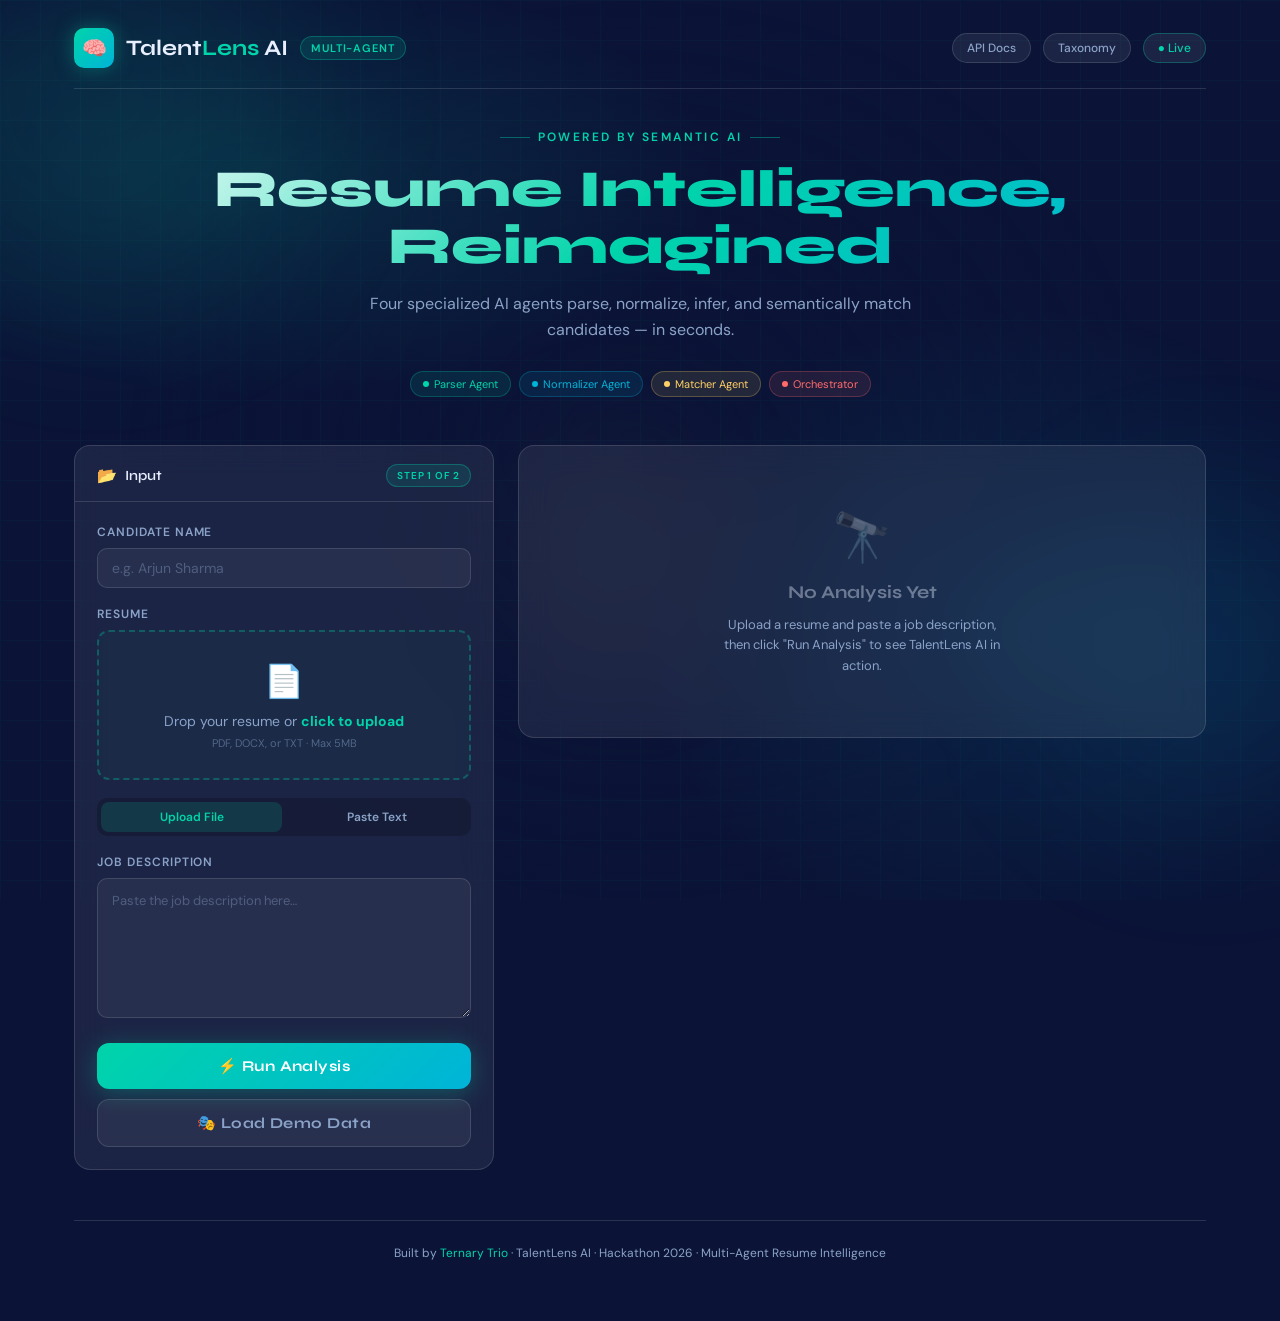
==== frontend/index.html @ aa76abcb "final_commit" ====
<!DOCTYPE html>
<html lang="en">
<head>
<meta charset="UTF-8" />
<meta name="viewport" content="width=device-width, initial-scale=1.0" />
<title>TalentLens AI — Resume Intelligence Platform</title>
<link rel="preconnect" href="https://fonts.googleapis.com" />
<link href="https://fonts.googleapis.com/css2?family=Syne:wght@400;600;700;800&family=DM+Sans:ital,wght@0,300;0,400;0,500;1,300&display=swap" rel="stylesheet" />
<style>
  /* ── Reset & Tokens ───────────────────────────────────── */
  *, *::before, *::after { box-sizing: border-box; margin: 0; padding: 0; }

  :root {
    --navy:      #0B1437;
    --navy2:     #101D50;
    --teal:      #00D4AA;
    --teal2:     #00B4D8;
    --amber:     #FFD166;
    --rose:      #FF6B6B;
    --glass:     rgba(255,255,255,0.07);
    --glass2:    rgba(255,255,255,0.12);
    --border:    rgba(255,255,255,0.13);
    --text:      #E8EFFF;
    --muted:     #8BA3C8;
    --radius:    16px;
    --font-head: 'Syne', sans-serif;
    --font-body: 'DM Sans', sans-serif;
  }

  html { scroll-behavior: smooth; }

  body {
    background-image: url("https://img.freepik.com/free-photo/top-view-desk-concept-with-gray-background_23-2148236825.jpg");
    min-height: 100vh;
    background: var(--navy);
    color: var(--text);
    font-family: var(--font-body);
    font-size: 15px;
    overflow-x: hidden;
  }

  /* ── Animated Background ──────────────────────────────── */
  .bg-mesh {
    position: fixed; inset: 0; z-index: 0; pointer-events: none;
    background:
      radial-gradient(ellipse 60% 40% at 20% 20%, rgba(0,212,170,0.12) 0%, transparent 60%),
      radial-gradient(ellipse 50% 60% at 80% 70%, rgba(0,180,216,0.10) 0%, transparent 60%),
      radial-gradient(ellipse 40% 50% at 50% 50%, rgba(11,20,55,0.9) 0%, transparent 100%);
  }
  .bg-grid {
    position: fixed; inset: 0; z-index: 0; pointer-events: none; opacity: 0.03;
    background-image:
      linear-gradient(rgba(0,212,170,1) 1px, transparent 1px),
      linear-gradient(90deg, rgba(0,212,170,1) 1px, transparent 1px);
    background-size: 40px 40px;
  }
  .orb {
    position: fixed; border-radius: 50%; filter: blur(80px);
    pointer-events: none; z-index: 0; animation: float 12s ease-in-out infinite;
  }
  .orb-1 { width: 400px; height: 400px; top: -100px; left: -100px; background: rgba(0,212,170,0.08); }
  .orb-2 { width: 300px; height: 300px; bottom: 10%; right: -80px; background: rgba(0,180,216,0.09); animation-delay: -4s; }
  .orb-3 { width: 200px; height: 200px; top: 50%; left: 40%; background: rgba(255,209,102,0.05); animation-delay: -8s; }
  @keyframes float {
    0%, 100% { transform: translateY(0) scale(1); }
    50% { transform: translateY(-30px) scale(1.05); }
  }

  /* ── Layout ───────────────────────────────────────────── */
  #app { position: relative; z-index: 1; max-width: 1180px; margin: 0 auto; padding: 0 24px 60px; }

  /* ── Header ───────────────────────────────────────────── */
  header {
    display: flex; align-items: center; justify-content: space-between;
    padding: 28px 0 20px;
    border-bottom: 1px solid var(--border);
    margin-bottom: 40px;
  }
  .logo { display: flex; align-items: center; gap: 12px; }
  .logo-icon {
    width: 40px; height: 40px; border-radius: 10px;
    background: linear-gradient(135deg, var(--teal), var(--teal2));
    display: flex; align-items: center; justify-content: center;
    font-size: 20px; box-shadow: 0 0 20px rgba(0,212,170,0.35);
  }
  .logo-text { font-family: var(--font-head); font-size: 22px; font-weight: 700; }
  .logo-text span { color: var(--teal); }
  .badge {
    font-size: 11px; font-weight: 600; letter-spacing: 0.08em;
    padding: 4px 10px; border-radius: 20px;
    background: rgba(0,212,170,0.12); border: 1px solid rgba(0,212,170,0.3);
    color: var(--teal); text-transform: uppercase;
  }
  .header-right { display: flex; align-items: center; gap: 12px; }
  .nav-pill {
    font-size: 12px; font-weight: 500; color: var(--muted);
    padding: 6px 14px; border-radius: 20px;
    background: var(--glass); border: 1px solid var(--border);
    cursor: pointer; transition: all 0.2s;
  }
  .nav-pill:hover { color: var(--text); background: var(--glass2); }

  /* ── Hero ─────────────────────────────────────────────── */
  .hero { text-align: center; margin-bottom: 48px; }
  .hero-eyebrow {
    font-size: 12px; letter-spacing: 0.2em; text-transform: uppercase;
    color: var(--teal); margin-bottom: 16px; font-weight: 600;
    display: flex; align-items: center; justify-content: center; gap: 8px;
  }
  .hero-eyebrow::before, .hero-eyebrow::after {
    content: ''; display: block; width: 30px; height: 1px; background: var(--teal); opacity: 0.4;
  }
  .hero h1 {
    font-family: var(--font-head); font-size: clamp(32px, 5vw, 52px);
    font-weight: 800; line-height: 1.1; margin-bottom: 16px;
    background: linear-gradient(135deg, #fff 0%, var(--teal) 50%, var(--teal2) 100%);
    -webkit-background-clip: text; -webkit-text-fill-color: transparent; background-clip: text;
  }
  .hero p { color: var(--muted); font-size: 16px; max-width: 560px; margin: 0 auto 28px; line-height: 1.6; }
  .agent-pills { display: flex; justify-content: center; gap: 8px; flex-wrap: wrap; }
  .agent-pill {
    font-size: 11px; padding: 5px 12px; border-radius: 20px;
    display: flex; align-items: center; gap: 5px;
  }
  .agent-pill .dot { width: 6px; height: 6px; border-radius: 50%; animation: pulse 2s infinite; }
  .agent-pill:nth-child(1) { background: rgba(0,212,170,0.1); border: 1px solid rgba(0,212,170,0.25); color: var(--teal); }
  .agent-pill:nth-child(1) .dot { background: var(--teal); animation-delay: 0s; }
  .agent-pill:nth-child(2) { background: rgba(0,180,216,0.1); border: 1px solid rgba(0,180,216,0.25); color: var(--teal2); }
  .agent-pill:nth-child(2) .dot { background: var(--teal2); animation-delay: 0.5s; }
  .agent-pill:nth-child(3) { background: rgba(255,209,102,0.1); border: 1px solid rgba(255,209,102,0.25); color: var(--amber); }
  .agent-pill:nth-child(3) .dot { background: var(--amber); animation-delay: 1s; }
  .agent-pill:nth-child(4) { background: rgba(255,107,107,0.1); border: 1px solid rgba(255,107,107,0.25); color: var(--rose); }
  .agent-pill:nth-child(4) .dot { background: var(--rose); animation-delay: 1.5s; }
  @keyframes pulse { 0%,100%{opacity:1;transform:scale(1)} 50%{opacity:0.4;transform:scale(0.7)} }

  /* ── Main Grid ────────────────────────────────────────── */
  .main-grid { display: grid; grid-template-columns: 420px 1fr; gap: 24px; align-items: start; }
  @media(max-width: 900px) { .main-grid { grid-template-columns: 1fr; } }

  /* ── Glass Panel ──────────────────────────────────────── */
  .panel {
    background: var(--glass); border: 1px solid var(--border);
    border-radius: var(--radius); backdrop-filter: blur(16px);
    -webkit-backdrop-filter: blur(16px);
    overflow: hidden;
  }
  .panel-header {
    padding: 18px 22px 14px;
    border-bottom: 1px solid var(--border);
    display: flex; align-items: center; justify-content: space-between;
  }
  .panel-title {
    font-family: var(--font-head); font-size: 14px; font-weight: 600;
    display: flex; align-items: center; gap: 8px;
  }
  .panel-title .icon { font-size: 16px; }
  .panel-body { padding: 22px; }

  /* ── Input Section ────────────────────────────────────── */
  .upload-zone {
    border: 2px dashed rgba(0,212,170,0.3); border-radius: 12px;
    padding: 28px; text-align: center; cursor: pointer;
    transition: all 0.25s; position: relative; overflow: hidden;
    background: rgba(0,212,170,0.03);
    margin-bottom: 18px;
  }
  .upload-zone:hover, .upload-zone.dragover {
    border-color: var(--teal); background: rgba(0,212,170,0.07);
    transform: translateY(-1px);
  }
  .upload-icon { font-size: 32px; margin-bottom: 10px; }
  .upload-text { font-size: 14px; color: var(--muted); }
  .upload-text strong { color: var(--teal); }
  .upload-hint { font-size: 11px; color: rgba(139,163,200,0.5); margin-top: 6px; }
  #fileInput { display: none; }

  .file-selected {
    display: flex; align-items: center; gap: 10px;
    padding: 10px 14px; border-radius: 10px;
    background: rgba(0,212,170,0.08); border: 1px solid rgba(0,212,170,0.2);
    margin-bottom: 18px; display: none;
  }
  .file-selected .file-icon { font-size: 20px; }
  .file-selected .file-name { font-size: 13px; font-weight: 500; color: var(--teal); }
  .file-selected .file-size { font-size: 11px; color: var(--muted); }
  .file-selected .file-remove { margin-left: auto; cursor: pointer; color: var(--muted); font-size: 16px; transition: color 0.2s; }
  .file-selected .file-remove:hover { color: var(--rose); }

  label.input-label { display: block; font-size: 12px; font-weight: 600; color: var(--muted); text-transform: uppercase; letter-spacing: 0.08em; margin-bottom: 8px; }

  .name-input, .text-area {
    width: 100%; background: rgba(255,255,255,0.05); border: 1px solid var(--border);
    border-radius: 10px; color: var(--text); font-family: var(--font-body);
    transition: border-color 0.2s, box-shadow 0.2s; outline: none;
  }
  .name-input { padding: 10px 14px; font-size: 14px; margin-bottom: 18px; }
  .text-area { padding: 12px 14px; font-size: 13px; resize: vertical; min-height: 120px; line-height: 1.5; }
  .name-input:focus, .text-area:focus {
    border-color: rgba(0,212,170,0.5);
    box-shadow: 0 0 0 3px rgba(0,212,170,0.1);
  }
  ::placeholder { color: rgba(139,163,200,0.4); }

  .jd-section { margin-top: 18px; }

  .run-btn {
    width: 100%; padding: 14px; margin-top: 20px;
    background: linear-gradient(135deg, var(--teal), var(--teal2));
    border: none; border-radius: 12px; color: #fff;
    font-family: var(--font-head); font-size: 15px; font-weight: 700;
    cursor: pointer; letter-spacing: 0.03em;
    transition: all 0.25s; position: relative; overflow: hidden;
    box-shadow: 0 4px 24px rgba(0,212,170,0.3);
  }
  .run-btn:hover:not(:disabled) {
    transform: translateY(-2px);
    box-shadow: 0 8px 32px rgba(0,212,170,0.45);
  }
  .run-btn:disabled { opacity: 0.6; cursor: not-allowed; }
  .run-btn .shimmer {
    position: absolute; inset: 0;
    background: linear-gradient(90deg, transparent, rgba(255,255,255,0.15), transparent);
    transform: translateX(-100%); animation: shimmer 1.8s infinite;
    display: none;
  }
  .run-btn.loading .shimmer { display: block; }
  @keyframes shimmer { to { transform: translateX(100%); } }

  /* ── Results Panel ────────────────────────────────────── */
  .results-panel { display: flex; flex-direction: column; gap: 18px; }

  /* Score Card */
  .score-card {
    background: linear-gradient(135deg, rgba(0,212,170,0.12), rgba(0,180,216,0.08));
    border: 1px solid rgba(0,212,170,0.2);
    border-radius: var(--radius); padding: 28px;
    display: flex; align-items: center; gap: 28px;
  }
  .score-ring-wrap { flex-shrink: 0; position: relative; }
  .score-ring {
    width: 120px; height: 120px;
    transform: rotate(-90deg);
  }
  .score-bg { fill: none; stroke: rgba(255,255,255,0.08); stroke-width: 8; }
  .score-fill {
    fill: none; stroke: url(#scoreGrad); stroke-width: 8;
    stroke-linecap: round; stroke-dasharray: 339.292;
    stroke-dashoffset: 339.292;
    transition: stroke-dashoffset 1.5s cubic-bezier(0.25, 1, 0.5, 1);
  }
  .score-number {
    position: absolute; inset: 0;
    display: flex; flex-direction: column; align-items: center; justify-content: center;
    font-family: var(--font-head);
  }
  .score-value { font-size: 32px; font-weight: 800; color: var(--teal); line-height: 1; }
  .score-label { font-size: 10px; color: var(--muted); letter-spacing: 0.1em; }
  .score-details { flex: 1; min-width: 0; }
  .score-details h3 { font-family: var(--font-head); font-size: 20px; font-weight: 700; margin-bottom: 6px; }
  .score-details .verdict { font-size: 13px; color: var(--muted); margin-bottom: 14px; line-height: 1.5; }
  .score-meta { display: flex; gap: 12px; flex-wrap: wrap; }
  .score-meta-item { text-align: center; min-width: 48px; }
  .score-meta-item .val { font-family: var(--font-head); font-size: 20px; font-weight: 700; }
  .score-meta-item .lbl { font-size: 10px; color: var(--muted); text-transform: uppercase; letter-spacing: 0.07em; }
  .color-teal { color: var(--teal); }
  .color-rose { color: var(--rose); }
  .color-amber { color: var(--amber); }
  .color-blue { color: var(--teal2); }

  /* Skill Pills */
  .skills-grid { display: flex; flex-wrap: wrap; gap: 8px; }
  .skill-pill {
    font-size: 12px; font-weight: 500; padding: 5px 12px; border-radius: 20px;
    display: flex; align-items: center; gap: 5px;
    animation: popIn 0.3s ease backwards;
  }
  @keyframes popIn { from { transform: scale(0.7); opacity: 0; } to { transform: scale(1); opacity: 1; } }
  .pill-matched { background: rgba(0,212,170,0.12); border: 1px solid rgba(0,212,170,0.3); color: var(--teal); }
  .pill-inferred { background: rgba(0,180,216,0.10); border: 1px solid rgba(0,180,216,0.25); color: var(--teal2); }
  .pill-missing-req { background: rgba(255,107,107,0.10); border: 1px solid rgba(255,107,107,0.25); color: var(--rose); }
  .pill-missing-nice { background: rgba(255,209,102,0.10); border: 1px solid rgba(255,209,102,0.25); color: var(--amber); }
  .pill-icon { font-size: 10px; }

  /* AI Insight */
  .insight-card {
    background: rgba(255,209,102,0.05); border: 1px solid rgba(255,209,102,0.18);
    border-radius: var(--radius); padding: 18px 20px;
  }
  .insight-header { display: flex; align-items: center; gap: 8px; margin-bottom: 10px; font-size: 12px; font-weight: 600; color: var(--amber); text-transform: uppercase; letter-spacing: 0.08em; }
  .insight-text { font-size: 14px; color: var(--text); line-height: 1.65; }

  /* Roles */
  .role-chips { display: flex; gap: 8px; flex-wrap: wrap; }
  .role-chip {
    font-size: 12px; padding: 6px 14px; border-radius: 20px;
    background: rgba(255,255,255,0.06); border: 1px solid var(--border);
    display: flex; align-items: center; gap: 6px;
  }
  .role-chip::before { content: '⚡'; font-size: 10px; }

  /* Learning */
  .rec-list { display: flex; flex-direction: column; gap: 8px; }
  .rec-item {
    font-size: 12px; padding: 10px 14px; border-radius: 10px;
    background: rgba(255,255,255,0.04); border: 1px solid var(--border);
    display: flex; align-items: flex-start; gap: 8px; line-height: 1.5;
  }
  .rec-item::before { content: '→'; color: var(--teal); flex-shrink: 0; font-weight: 700; }

  /* Agent Logs */
  .log-console {
    background: rgba(0,0,0,0.4); border: 1px solid rgba(0,212,170,0.15);
    border-radius: 12px; padding: 16px; font-family: 'Courier New', monospace; font-size: 11px;
    max-height: 220px; overflow-y: auto; color: rgba(0,212,170,0.7);
    scrollbar-width: thin; scrollbar-color: rgba(0,212,170,0.2) transparent;
  }
  .log-entry {
    display: flex; gap: 8px; margin-bottom: 5px; line-height: 1.5;
    animation: fadeSlide 0.25s ease backwards;
  }
  @keyframes fadeSlide { from { opacity: 0; transform: translateX(-6px); } to { opacity: 1; transform: none; } }
  .log-time { color: rgba(0,212,170,0.35); flex-shrink: 0; }
  .log-agent { color: var(--teal); font-weight: bold; flex-shrink: 0; min-width: 130px; }
  .log-action { color: var(--amber); flex-shrink: 0; min-width: 100px; }
  .log-detail { color: rgba(232,239,255,0.5); }
  .log-cursor { animation: blink 1s step-end infinite; }
  @keyframes blink { 0%,100%{opacity:1} 50%{opacity:0} }

  /* Empty State */
  .empty-state {
    text-align: center; padding: 60px 30px;
    color: var(--muted); display: flex; flex-direction: column;
    align-items: center; gap: 12px;
  }
  .empty-state .empty-icon { font-size: 48px; opacity: 0.3; }
  .empty-state h3 { font-family: var(--font-head); font-size: 18px; color: rgba(232,239,255,0.4); }
  .empty-state p { font-size: 13px; max-width: 280px; line-height: 1.6; }

  /* Section Labels */
  .section-label {
    font-size: 11px; font-weight: 600; text-transform: uppercase;
    letter-spacing: 0.1em; color: var(--muted); margin-bottom: 12px;
    display: flex; align-items: center; gap: 6px;
  }
  .section-label::after { content: ''; flex: 1; height: 1px; background: var(--border); }

  /* Confidence bar */
  .conf-bar-wrap { display: flex; align-items: center; gap: 10px; margin-top: 8px; }
  .conf-bar { flex: 1; height: 4px; background: rgba(255,255,255,0.08); border-radius: 2px; overflow: hidden; }
  .conf-fill { height: 100%; background: linear-gradient(90deg, var(--teal), var(--teal2)); border-radius: 2px; width: 0%; transition: width 1s ease 0.8s; }
  .conf-label { font-size: 11px; color: var(--muted); }

  /* Loading Overlay */
  .loading-overlay {
    position: fixed; inset: 0; z-index: 100;
    background: rgba(11,20,55,0.8); backdrop-filter: blur(8px);
    display: flex; flex-direction: column;
    align-items: center; justify-content: center; gap: 20px;
    display: none;
  }
  .loading-overlay.active { display: flex; }
  .loader-ring {
    width: 60px; height: 60px; border-radius: 50%;
    border: 3px solid rgba(0,212,170,0.15);
    border-top-color: var(--teal);
    animation: spin 0.9s linear infinite;
  }
  @keyframes spin { to { transform: rotate(360deg); } }
  .loading-text { font-family: var(--font-head); font-size: 18px; color: var(--teal); }
  .loading-sub { font-size: 13px; color: var(--muted); }

  /* Tabs */
  .tabs { display: flex; gap: 4px; margin-bottom: 16px; background: rgba(0,0,0,0.2); border-radius: 10px; padding: 4px; }
  .tab { flex: 1; padding: 7px 12px; border-radius: 8px; font-size: 12px; font-weight: 600; text-align: center; cursor: pointer; transition: all 0.2s; color: var(--muted); }
  .tab.active { background: rgba(0,212,170,0.15); color: var(--teal); }
  .tab-content { display: none; }
  .tab-content.active { display: block; }

  /* Scrollbar */
  ::-webkit-scrollbar { width: 6px; }
  ::-webkit-scrollbar-track { background: transparent; }
  ::-webkit-scrollbar-thumb { background: rgba(255,255,255,0.1); border-radius: 3px; }

  /* Footer */
  footer { text-align: center; margin-top: 50px; padding-top: 24px; border-top: 1px solid var(--border); color: var(--muted); font-size: 12px; }
  footer span { color: var(--teal); }
</style>
</head>
<body>

<div class="bg-mesh"></div>
<div class="bg-grid"></div>
<div class="orb orb-1"></div>
<div class="orb orb-2"></div>
<div class="orb orb-3"></div>

<div class="loading-overlay" id="loadingOverlay">
  <div class="loader-ring"></div>
  <div class="loading-text">Agents Working…</div>
  <div class="loading-sub" id="loadingStep">Initializing pipeline</div>
</div>

<div id="app">
  <!-- Header -->
  <header>
    <div class="logo">
      <div class="logo-icon">🧠</div>
      <div class="logo-text">Talent<span>Lens</span> AI</div>
      <div class="badge">Multi-Agent</div>
    </div>
    <div class="header-right">
      <div class="nav-pill">API Docs</div>
      <div class="nav-pill">Taxonomy</div>
      <div class="nav-pill" style="color:var(--teal); border-color:rgba(0,212,170,0.3);">● Live</div>
    </div>
  </header>

  <!-- Hero -->
  <div class="hero">
    <div class="hero-eyebrow">Powered by Semantic AI</div>
    <h1>Resume Intelligence,<br/>Reimagined</h1>
    <p>Four specialized AI agents parse, normalize, infer, and semantically match candidates — in seconds.</p>
    <div class="agent-pills">
      <div class="agent-pill"><span class="dot"></span>Parser Agent</div>
      <div class="agent-pill"><span class="dot"></span>Normalizer Agent</div>
      <div class="agent-pill"><span class="dot"></span>Matcher Agent</div>
      <div class="agent-pill"><span class="dot"></span>Orchestrator</div>
    </div>
  </div>

  <!-- Main Grid -->
  <div class="main-grid">

    <!-- Input Panel -->
    <div class="panel">
      <div class="panel-header">
        <div class="panel-title"><span class="icon">📂</span> Input</div>
        <div class="badge" style="font-size:10px;">Step 1 of 2</div>
      </div>
      <div class="panel-body">

        <label class="input-label">Candidate Name</label>
        <input class="name-input" id="candidateName" type="text" placeholder="e.g. Arjun Sharma" />

        <label class="input-label">Resume</label>
        <div class="upload-zone" id="uploadZone" onclick="document.getElementById('fileInput').click()">
          <div class="upload-icon">📄</div>
          <div class="upload-text">Drop your resume or <strong>click to upload</strong></div>
          <div class="upload-hint">PDF, DOCX, or TXT · Max 5MB</div>
        </div>
        <input type="file" id="fileInput" accept=".pdf,.docx,.txt" />

        <div class="file-selected" id="fileSelected">
          <span class="file-icon">📎</span>
          <div>
            <div class="file-name" id="fileName">—</div>
            <div class="file-size" id="fileSize">—</div>
          </div>
          <span class="file-remove" onclick="removeFile()">✕</span>
        </div>

        <!-- Or paste text -->
        <div class="tabs">
          <div class="tab active" onclick="switchTab('upload')">Upload File</div>
          <div class="tab" onclick="switchTab('paste')">Paste Text</div>
        </div>
        <div class="tab-content active" id="tab-upload">
          <!-- file upload already shown above -->
        </div>
        <div class="tab-content" id="tab-paste">
          <textarea class="text-area" id="resumeText" placeholder="Paste your resume text here…"></textarea>
        </div>

        <div class="jd-section">
          <label class="input-label" style="margin-top:0">Job Description</label>
          <textarea class="text-area" id="jobDescription" placeholder="Paste the job description here…" style="min-height:140px;"></textarea>
        </div>

        <button class="run-btn" id="runBtn" onclick="runAnalysis()">
          <div class="shimmer"></div>
          ⚡ Run Analysis
        </button>

        <button class="run-btn" id="demoBtn" onclick="loadDemo()"
          style="margin-top:10px;background:rgba(255,255,255,0.06);box-shadow:none;border:1px solid var(--border);color:var(--muted);">
          🎭 Load Demo Data
        </button>

      </div>
    </div>

    <!-- Results Panel -->
    <div class="results-panel" id="resultsPanel">

      <div class="panel" id="emptyState">
        <div class="empty-state">
          <div class="empty-icon">🔭</div>
          <h3>No Analysis Yet</h3>
          <p>Upload a resume and paste a job description, then click "Run Analysis" to see TalentLens AI in action.</p>
        </div>
      </div>

      <!-- Score Card -->
      <div class="panel" id="scoreCard" style="display:none;">
        <div class="panel-body" style="padding:0;">
          <div class="score-card">
            <div class="score-ring-wrap">
              <svg class="score-ring" viewBox="0 0 120 120">
                <defs>
                  <linearGradient id="scoreGrad" x1="0%" y1="0%" x2="100%" y2="0%">
                    <stop offset="0%" style="stop-color:#00D4AA"/>
                    <stop offset="100%" style="stop-color:#00B4D8"/>
                  </linearGradient>
                </defs>
                <circle class="score-bg" cx="60" cy="60" r="54"/>
                <circle class="score-fill" id="scoreFill" cx="60" cy="60" r="54"/>
              </svg>
              <div class="score-number">
                <div class="score-value" id="scoreValue">0</div>
                <div class="score-label">/100</div>
              </div>
            </div>
            <div class="score-details">
              <h3 id="scoreName">Candidate</h3>
              <div class="verdict" id="aiInsightShort">Loading insight…</div>
              <div class="score-meta">
                <div class="score-meta-item">
                  <div class="val color-teal" id="matchedCount">0</div>
                  <div class="lbl">Matched</div>
                </div>
                <div class="score-meta-item">
                  <div class="val color-rose" id="missingCount">0</div>
                  <div class="lbl">Missing</div>
                </div>
                <div class="score-meta-item">
                  <div class="val color-amber" id="inferredCount">0</div>
                  <div class="lbl">Inferred</div>
                </div>
                <div class="score-meta-item">
                  <div class="val color-blue" id="resumeSkillCount">0</div>
                  <div class="lbl">Resume Skills</div>
                </div>
              </div>
              <div class="conf-bar-wrap">
                <div class="conf-bar"><div class="conf-fill" id="confFill"></div></div>
                <div class="conf-label" id="confLabel">Confidence</div>
              </div>
            </div>
          </div>
        </div>
      </div>

      <!-- Skills Panel -->
      <div class="panel" id="skillsPanel" style="display:none;">
        <div class="panel-header">
          <div class="panel-title"><span class="icon">🎯</span> Skill Analysis</div>
        </div>
        <div class="panel-body">
          <div class="section-label">Matched Skills</div>
          <div class="skills-grid" id="matchedSkills"></div>

          <div class="section-label" style="margin-top:16px;">Inferred Skills</div>
          <div class="skills-grid" id="inferredSkills"></div>

          <div class="section-label" style="margin-top:16px;">Missing — Required</div>
          <div class="skills-grid" id="missingRequired"></div>

          <div class="section-label" style="margin-top:16px;">Missing — Nice to Have</div>
          <div class="skills-grid" id="missingNice"></div>
        </div>
      </div>

      <!-- Insight + Roles -->
      <div class="panel" id="insightPanel" style="display:none;">
        <div class="panel-header">
          <div class="panel-title"><span class="icon">✨</span> AI Insight & Roles</div>
        </div>
        <div class="panel-body">
          <div class="insight-card" style="margin-bottom:18px;">
            <div class="insight-header">🤖 AI Assessment</div>
            <div class="insight-text" id="fullInsight">—</div>
          </div>
          <div class="section-label">Suggested Roles</div>
          <div class="role-chips" id="roleChips"></div>
          <div class="section-label" style="margin-top:16px;">Learning Recommendations</div>
          <div class="rec-list" id="learningRecs"></div>
        </div>
      </div>

      <!-- Agent Logs -->
      <div class="panel" id="logsPanel" style="display:none;">
        <div class="panel-header">
          <div class="panel-title"><span class="icon">⚙️</span> Agent Execution Logs</div>
          <div class="badge" style="font-size:10px; background:rgba(0,212,170,0.1);" id="logBadge">0 steps</div>
        </div>
        <div class="panel-body" style="padding-bottom:18px;">
          <div class="log-console" id="logConsole">
            <div class="log-entry">
              <span class="log-time">--:--:--</span>
              <span class="log-agent">Orchestrator</span>
              <span class="log-action">ready</span>
              <span class="log-detail">Awaiting input…<span class="log-cursor">█</span></span>
            </div>
          </div>
        </div>
      </div>

    </div>
  </div>

  <footer>
    Built by <span>Ternary Trio</span> · TalentLens AI · Hackathon 2026 · Multi-Agent Resume Intelligence
  </footer>
</div>

<script>
// ── State ───────────────────────────────────────────────────────────────
const API_BASE = "http://localhost:8000/api/v1";
let selectedFile = null;
let currentTab = 'upload';

// ── File Upload ─────────────────────────────────────────────────────────
const uploadZone = document.getElementById('uploadZone');
uploadZone.addEventListener('dragover', e => { e.preventDefault(); uploadZone.classList.add('dragover'); });
uploadZone.addEventListener('dragleave', () => uploadZone.classList.remove('dragover'));
uploadZone.addEventListener('drop', e => {
  e.preventDefault(); uploadZone.classList.remove('dragover');
  const file = e.dataTransfer.files[0];
  if (file) handleFile(file);
});
document.getElementById('fileInput').addEventListener('change', e => {
  if (e.target.files[0]) handleFile(e.target.files[0]);
});

function handleFile(file) {
  selectedFile = file;
  document.getElementById('fileName').textContent = file.name;
  document.getElementById('fileSize').textContent = formatBytes(file.size);
  document.getElementById('fileSelected').style.display = 'flex';
  document.getElementById('uploadZone').style.display = 'none';
}
function removeFile() {
  selectedFile = null;
  document.getElementById('fileSelected').style.display = 'none';
  document.getElementById('uploadZone').style.display = 'block';
  document.getElementById('fileInput').value = '';
}
function formatBytes(b) { return b > 1024*1024 ? (b/1024/1024).toFixed(1)+'MB' : (b/1024).toFixed(0)+'KB'; }

function switchTab(tab) {
  currentTab = tab;
  document.querySelectorAll('.tab').forEach((t,i) => t.classList.toggle('active', (i===0&&tab==='upload')||(i===1&&tab==='paste')));
  document.querySelectorAll('.tab-content').forEach(c => c.classList.remove('active'));
  document.getElementById('tab-'+tab).classList.add('active');
}

// ── Loading Steps ────────────────────────────────────────────────────────
const LOADING_STEPS = [
  "ParserAgent: Extracting text from resume…",
  "ParserAgent: Identifying skill tokens…",
  "NormalizerAgent: Mapping to canonical taxonomy…",
  "NormalizerAgent: Running skill inference rules…",
  "MatcherAgent: Parsing job description…",
  "MatcherAgent: Computing semantic embeddings…",
  "MatcherAgent: Calculating match score…",
  "Orchestrator: Generating AI insight…",
  "Orchestrator: Finalizing results…",
];
let stepInterval = null;
function startLoadingSteps() {
  let i = 0;
  const el = document.getElementById('loadingStep');
  el.textContent = LOADING_STEPS[0];
  stepInterval = setInterval(() => {
    i = (i + 1) % LOADING_STEPS.length;
    el.textContent = LOADING_STEPS[i];
  }, 900);
}
function stopLoadingSteps() { if (stepInterval) clearInterval(stepInterval); }

// ── Main Analysis ────────────────────────────────────────────────────────
async function runAnalysis() {
  const candidateName = document.getElementById('candidateName').value || 'Candidate';
  const jd = document.getElementById('jobDescription').value.trim();
  const pastedResume = document.getElementById('resumeText').value.trim();

  if (!jd) { alert('Please provide a job description.'); return; }
  if (!selectedFile && !pastedResume) { alert('Please upload a resume or paste resume text.'); return; }

  // Show loading
  document.getElementById('loadingOverlay').classList.add('active');
  const btn = document.getElementById('runBtn');
  btn.disabled = true; btn.classList.add('loading');
  startLoadingSteps();

  try {
    let resumeText = pastedResume;

    // Step 1: Parse file if uploaded
    if (selectedFile && currentTab === 'upload') {
      const formData = new FormData();
      formData.append('file', selectedFile);
      const parseRes = await fetch(`${API_BASE}/parse`, { method: 'POST', body: formData });
      if (parseRes.ok) {
        const parsed = await parseRes.json();
        resumeText = parsed.raw_text || pastedResume;
      } else {
        const errText = await parseRes.text();
        alert(`Error parsing file: ${errText}`);
        throw new Error(`Parse failed: ${errText}`);
      }
    }

    // Step 2: Match
    const matchRes = await fetch(`${API_BASE}/match`, {
      method: 'POST',
      headers: { 'Content-Type': 'application/json' },
      body: JSON.stringify({ resume_text: resumeText || pastedResume, job_description: jd, candidate_name: candidateName })
    });

    if (!matchRes.ok) throw new Error('API error: ' + matchRes.status);
    const data = await matchRes.json();
    renderResults(data);

  } catch (err) {
    console.error('API request failed:', err);
    document.getElementById('emptyState').innerHTML = `
      <div class="empty-state">
        <div class="empty-icon">❌</div>
        <h3 style="color:var(--rose)">Connection Failed</h3>
        <p>Could not connect to the backend server. Please make sure the backend is running at ${API_BASE}.<br><br>Error: ${err.message}</p>
      </div>
    `;
    document.getElementById('emptyState').style.display = 'block';
    ['scoreCard','skillsPanel','insightPanel','logsPanel'].forEach(id => {
      document.getElementById(id).style.display = 'none';
    });
  } finally {
    stopLoadingSteps();
    document.getElementById('loadingOverlay').classList.remove('active');
    btn.disabled = false; btn.classList.remove('loading');
  }
}

// ── Render Results ───────────────────────────────────────────────────────
function renderResults(data) {
  // Show panels
  document.getElementById('emptyState').style.display = 'none';
  ['scoreCard','skillsPanel','insightPanel','logsPanel'].forEach(id => {
    document.getElementById(id).style.display = 'block';
  });

  const score = data.match_score || 0;
  const confidence = data.confidence || 0.75;

  // ── Score Ring ──────────────────────────────────────────
  animateValue('scoreValue', 0, score, 1400);
  const circumference = 339.292;
  setTimeout(() => {
    const fill = document.getElementById('scoreFill');
    // Colour the ring based on score tier
    if (score >= 75) fill.style.stroke = 'url(#scoreGrad)';
    else if (score >= 50) fill.style.stroke = 'var(--amber)';
    else fill.style.stroke = 'var(--rose)';
    fill.style.strokeDashoffset = circumference - (circumference * score / 100);
  }, 100);

  document.getElementById('scoreName').textContent = data.candidate_name || 'Candidate';
  document.getElementById('matchedCount').textContent = (data.matched_skills || []).length;
  document.getElementById('missingCount').textContent = (data.missing_skills || []).length;
  document.getElementById('inferredCount').textContent = (data.inferred_skills || []).length;
  document.getElementById('resumeSkillCount').textContent = data.resume_skill_count || (data.matched_skills || []).length;

  // Confidence
  document.getElementById('confLabel').textContent = `Confidence: ${Math.round(confidence * 100)}%`;
  setTimeout(() => { document.getElementById('confFill').style.width = (confidence * 100) + '%'; }, 800);

  // Short insight — prefer dedicated short_insight field, fallback to truncating ai_insight
  const shortInsight = data.short_insight || data.ai_insight || '';
  document.getElementById('aiInsightShort').textContent = shortInsight.substring(0, 140) + (shortInsight.length > 140 ? '…' : '');

  // ── Skills ──────────────────────────────────────────────
  const matchedEl = document.getElementById('matchedSkills');
  const inferredEl = document.getElementById('inferredSkills');
  const missingReqEl = document.getElementById('missingRequired');
  const missingNiceEl = document.getElementById('missingNice');
  matchedEl.innerHTML = inferredEl.innerHTML = missingReqEl.innerHTML = missingNiceEl.innerHTML = '';

  (data.matched_skills || []).forEach((m, i) => {
    // Support both {jd_skill} and plain string
    const label = typeof m === 'string' ? m : (m.jd_skill || m.skill || m);
    matchedEl.appendChild(makePill(label, 'pill-matched', '✓', i * 50));
  });
  (data.inferred_skills || []).forEach((s, i) => {
    // inferred_skills is now an array of strings
    const label = typeof s === 'string' ? s : (s.skill || s);
    inferredEl.appendChild(makePill(label, 'pill-inferred', '~', i * 50));
  });
  // All missing skills shown as required (new API marks them all required)
  (data.missing_skills || []).forEach((m, i) => {
    const label = typeof m === 'string' ? m : (m.skill || m.jd_skill || m);
    const cls = (m.importance && m.importance !== 'required') ? 'pill-missing-nice' : 'pill-missing-req';
    const icon = cls === 'pill-missing-nice' ? '○' : '✗';
    missingReqEl.appendChild(makePill(label, cls, icon, i * 50));
  });
  // missingNice is empty from new API but keep the section visible if data exists
  if ((data.missing_skills || []).filter(m => m.importance && m.importance !== 'required').length === 0) {
    missingNiceEl.innerHTML = '<span style="font-size:12px;color:var(--muted);opacity:0.6;">None identified</span>';
  }

  // ── Insight & Roles ─────────────────────────────────────
  document.getElementById('fullInsight').textContent = data.ai_insight || data.short_insight || '';

  const roleEl = document.getElementById('roleChips');
  roleEl.innerHTML = '';
  (data.suggested_roles || []).forEach(r => {
    const chip = document.createElement('div');
    chip.className = 'role-chip'; chip.textContent = r;
    roleEl.appendChild(chip);
  });

  const recEl = document.getElementById('learningRecs');
  recEl.innerHTML = '';
  (data.learning_recommendations || []).forEach(rec => {
    const item = document.createElement('div');
    item.className = 'rec-item'; item.textContent = rec;
    recEl.appendChild(item);
  });

  // ── Agent Logs ───────────────────────────────────────────
  const console_ = document.getElementById('logConsole');
  console_.innerHTML = '';
  const logs = data.agent_logs || [];
  document.getElementById('logBadge').textContent = `${logs.length} steps`;

  logs.forEach((log, i) => {
    setTimeout(() => {
      const entry = document.createElement('div');
      entry.className = 'log-entry';
      entry.style.animationDelay = '0ms';
      const t = new Date(log.timestamp);
      const ts = `${String(t.getHours()).padStart(2,'0')}:${String(t.getMinutes()).padStart(2,'0')}:${String(t.getSeconds()).padStart(2,'0')}`;
      entry.innerHTML = `
        <span class="log-time">${ts}</span>
        <span class="log-agent">[${log.agent}]</span>
        <span class="log-action">${log.action}</span>
        <span class="log-detail">${log.detail}${log.duration_ms ? ` (${log.duration_ms}ms)` : ''}</span>
      `;
      console_.appendChild(entry);
      console_.scrollTop = console_.scrollHeight;
    }, i * 180);
  });

  // Scroll to results
  setTimeout(() => document.getElementById('scoreCard').scrollIntoView({ behavior: 'smooth', block: 'start' }), 200);
}

function makePill(text, cls, icon, delay) {
  const pill = document.createElement('div');
  pill.className = `skill-pill ${cls}`;
  pill.style.animationDelay = delay + 'ms';
  pill.innerHTML = `<span class="pill-icon">${icon}</span>${text}`;
  return pill;
}

function animateValue(id, start, end, duration) {
  const el = document.getElementById(id);
  const range = end - start;
  const startTime = performance.now();
  function update(currentTime) {
    const elapsed = currentTime - startTime;
    const progress = Math.min(elapsed / duration, 1);
    const ease = 1 - Math.pow(1 - progress, 3);
    el.textContent = Math.round(start + range * ease);
    if (progress < 1) requestAnimationFrame(update);
  }
  requestAnimationFrame(update);
}

// ── Demo Data ────────────────────────────────────────────────────────────
function loadDemo() {
  document.getElementById('candidateName').value = 'Priya Mehta';
  document.getElementById('jobDescription').value = `Senior ML Engineer - FinTech AI Team

We are looking for a passionate ML Engineer to join our AI team.

Required:
- Python (5+ years)
- PyTorch or TensorFlow for deep learning model development
- Experience with LLMs and prompt engineering
- Docker and Kubernetes for model deployment
- REST API design and FastAPI
- PostgreSQL or similar relational database

Nice to have:
- Experience with LangChain or LlamaIndex
- Familiarity with AWS or Google Cloud
- Knowledge of Apache Kafka for streaming
- Vector databases (Pinecone, ChromaDB)`;

  switchTab('paste');
  document.getElementById('resumeText').value = `Priya Mehta
priya.mehta@email.com | github.com/priyamehta | linkedin.com/in/priyamehta

Summary:
Passionate ML Engineer with 4 years of experience building production AI systems. Strong background in NLP, deep learning, and scalable ML infrastructure.

Skills:
Python, TensorFlow, PyTorch, scikit-learn, Hugging Face, LangChain, FastAPI, Docker, PostgreSQL, Redis, Git, Linux, NumPy, Pandas, Keras, spaCy, NLTK, React

Experience:
AI Engineer - DataSpark Technologies (2022 - Present)
- Built and deployed NLP models using PyTorch and Hugging Face Transformers
- Developed REST APIs with FastAPI serving 1M+ requests/day
- Containerized ML pipelines using Docker, orchestrated with Kubernetes
- 4 years of Python development experience

ML Intern - TechCorp (2021 - 2022)
- Implemented classification models with scikit-learn
- Data processing with Pandas and NumPy

Education:
B.Tech Computer Science - IIT Gandhinagar, 2021`;
}

function getMockData(candidateName, jd) {
  const now = Date.now();
  return {
    candidate_name: candidateName || "Priya Mehta",
    match_score: 78,
    confidence: 0.84,
    years_of_experience: 4,
    matched_skills: [
      { jd_skill: "Python", matched_with: "Python", similarity: 1.0, importance: "required" },
      { jd_skill: "PyTorch", matched_with: "PyTorch", similarity: 0.98, importance: "required" },
      { jd_skill: "TensorFlow", matched_with: "TensorFlow", similarity: 0.96, importance: "required" },
      { jd_skill: "Docker", matched_with: "Docker", similarity: 1.0, importance: "required" },
      { jd_skill: "FastAPI", matched_with: "FastAPI", similarity: 1.0, importance: "required" },
      { jd_skill: "PostgreSQL", matched_with: "PostgreSQL", similarity: 0.95, importance: "required" },
      { jd_skill: "LangChain", matched_with: "LangChain", similarity: 0.92, importance: "nice-to-have" },
    ],
    missing_skills: [
      { skill: "Kubernetes", importance: "required", gap_score: 0.4 },
      { skill: "Large Language Models", importance: "required", gap_score: 0.35 },
      { skill: "AWS", importance: "nice-to-have", gap_score: 0.3 },
      { skill: "Apache Kafka", importance: "nice-to-have", gap_score: 0.25 },
      { skill: "ChromaDB", importance: "nice-to-have", gap_score: 0.2 },
    ],
    inferred_skills: ["Deep Learning", "Machine Learning", "Natural Language Processing", "Neural Networks", "REST APIs"],
    suggested_roles: ["Senior ML Engineer", "LLM / GenAI Engineer", "Backend Engineer"],
    learning_recommendations: [
      "Learn Kubernetes: KCNA certification path → kubernetes.io/docs",
      "Explore Large Language Models: Hugging Face NLP Course (free) → huggingface.co/learn",
      "Learn AWS: AWS Cloud Practitioner (beginner) → aws.amazon.com/training",
    ],
    ai_insight: `${candidateName || "Priya Mehta"} with 4 years of experience shows a strong match (78/100) for this role. Core strengths include Python, PyTorch, Docker. Additionally, proficiency in Deep Learning, Natural Language Processing is inferred from their skill set. Key gaps: Kubernetes, Large Language Models. Overall assessment: highly recommended for interview.`,
    agent_logs: [
      { timestamp: now - 2000, agent: "Orchestrator", action: "pipeline_start", detail: `Analyzing candidate: ${candidateName}`, duration_ms: 0 },
      { timestamp: now - 1800, agent: "ParserAgent", action: "skill_extraction", detail: "Extracted 18 raw skills from resume text", duration_ms: 45 },
      { timestamp: now - 1600, agent: "NormalizerAgent", action: "skill_normalization", detail: "Normalized 18 → 15 canonical skills", duration_ms: 12 },
      { timestamp: now - 1500, agent: "NormalizerAgent", action: "skill_inference", detail: "Inferred 5 additional skills from skill graph", duration_ms: 8 },
      { timestamp: now - 1300, agent: "MatcherAgent", action: "jd_parsing", detail: "Extracted 6 required + 4 nice-to-have skills from JD", duration_ms: 22 },
      { timestamp: now - 900, agent: "MatcherAgent", action: "semantic_matching", detail: "Computed match score: 78/100 using semantic_embedding", duration_ms: 380 },
      { timestamp: now - 700, agent: "NormalizerAgent", action: "role_suggestion", detail: "Suggested 3 matching roles", duration_ms: 5 },
      { timestamp: now - 600, agent: "NormalizerAgent", action: "learning_path", detail: "Generated 3 learning recommendations", duration_ms: 4 },
      { timestamp: now - 500, agent: "Orchestrator", action: "insight_generation", detail: "Generated explainable AI assessment", duration_ms: 18 },
      { timestamp: now - 200, agent: "Orchestrator", action: "pipeline_complete", detail: "Full analysis completed in 487ms", duration_ms: 487 },
    ],
    match_method: "semantic_embedding",
    status: "success",
  };
}
</script>
</body>
</html>
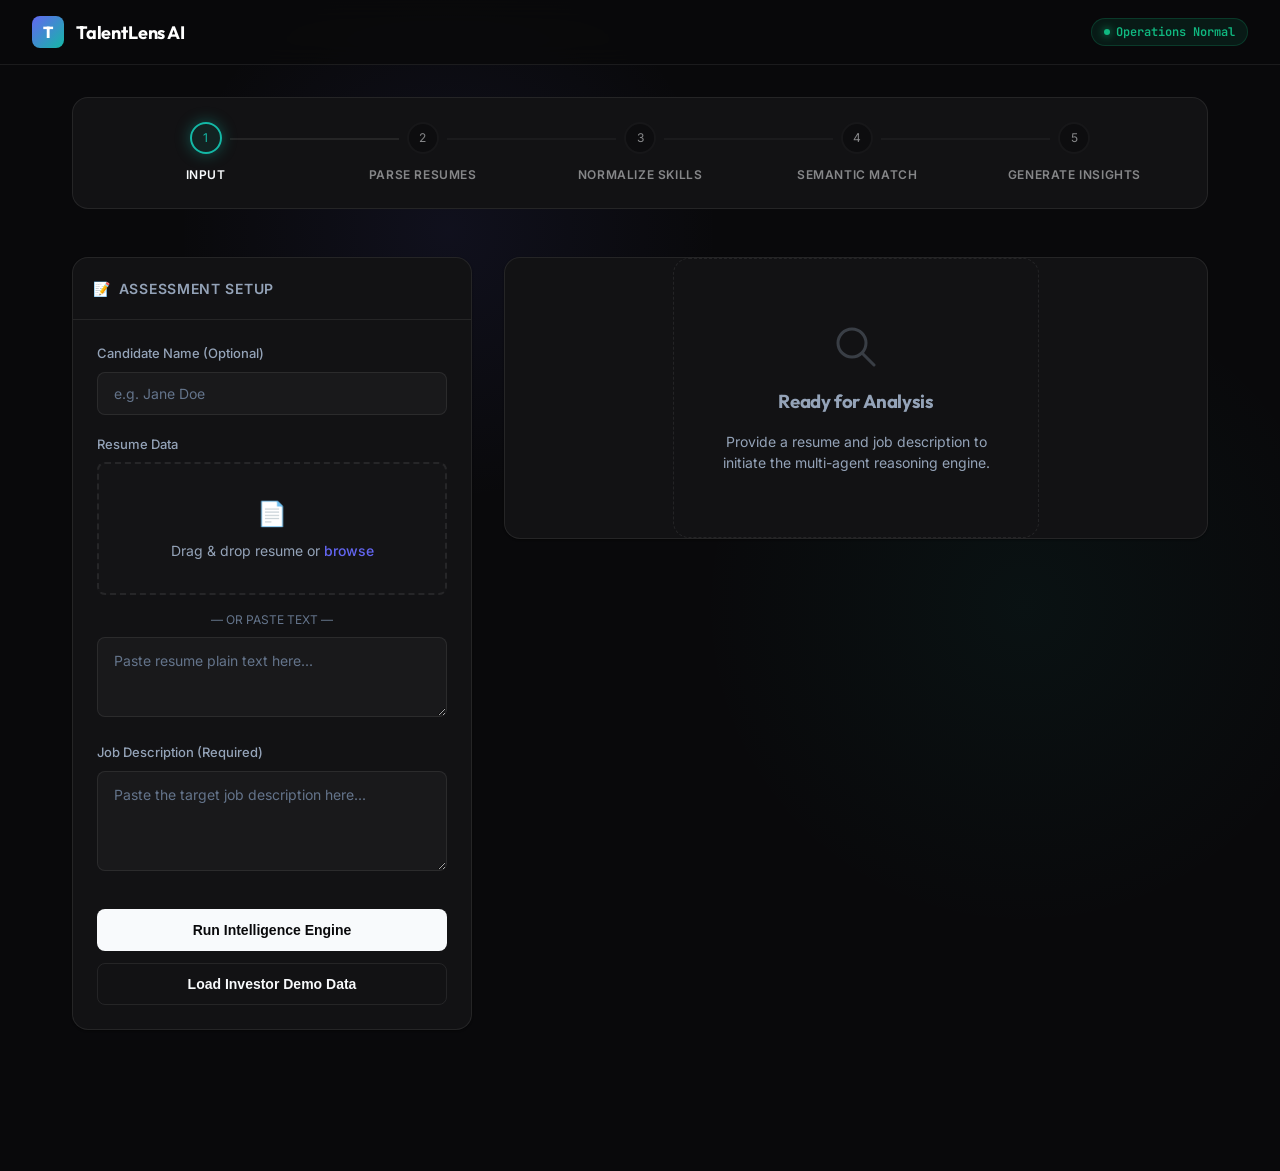
==== commit fb77b40e: "Resolve merge conflicts: restructure root files into backend/, keep local frontend/index.html" ====
--- a/frontend/index.html
+++ b/frontend/index.html
@@ -3,973 +3,687 @@
 <head>
 <meta charset="UTF-8" />
 <meta name="viewport" content="width=device-width, initial-scale=1.0" />
-<title>TalentLens AI — Resume Intelligence Platform</title>
+<title>TalentLens AI — Hiring Intelligence Engine</title>
+<meta name="description" content="Evaluate human potential with multi-agent semantic reasoning. Beyond keywords." />
 <link rel="preconnect" href="https://fonts.googleapis.com" />
-<link href="https://fonts.googleapis.com/css2?family=Syne:wght@400;600;700;800&family=DM+Sans:ital,wght@0,300;0,400;0,500;1,300&display=swap" rel="stylesheet" />
+<link href="https://fonts.googleapis.com/css2?family=Inter:wght@300;400;500;600;700&family=Outfit:wght@400;500;600;700;800&family=JetBrains+Mono:wght@400;500&display=swap" rel="stylesheet" />
 <style>
-  /* ── Reset & Tokens ───────────────────────────────────── */
-  *, *::before, *::after { box-sizing: border-box; margin: 0; padding: 0; }
-
-  :root {
-    --navy:      #0B1437;
-    --navy2:     #101D50;
-    --teal:      #00D4AA;
-    --teal2:     #00B4D8;
-    --amber:     #FFD166;
-    --rose:      #FF6B6B;
-    --glass:     rgba(255,255,255,0.07);
-    --glass2:    rgba(255,255,255,0.12);
-    --border:    rgba(255,255,255,0.13);
-    --text:      #E8EFFF;
-    --muted:     #8BA3C8;
-    --radius:    16px;
-    --font-head: 'Syne', sans-serif;
-    --font-body: 'DM Sans', sans-serif;
-  }
-
-  html { scroll-behavior: smooth; }
-
-  body {
-    background-image: url("https://img.freepik.com/free-photo/top-view-desk-concept-with-gray-background_23-2148236825.jpg");
-    min-height: 100vh;
-    background: var(--navy);
-    color: var(--text);
-    font-family: var(--font-body);
-    font-size: 15px;
-    overflow-x: hidden;
-  }
-
-  /* ── Animated Background ──────────────────────────────── */
-  .bg-mesh {
-    position: fixed; inset: 0; z-index: 0; pointer-events: none;
-    background:
-      radial-gradient(ellipse 60% 40% at 20% 20%, rgba(0,212,170,0.12) 0%, transparent 60%),
-      radial-gradient(ellipse 50% 60% at 80% 70%, rgba(0,180,216,0.10) 0%, transparent 60%),
-      radial-gradient(ellipse 40% 50% at 50% 50%, rgba(11,20,55,0.9) 0%, transparent 100%);
-  }
-  .bg-grid {
-    position: fixed; inset: 0; z-index: 0; pointer-events: none; opacity: 0.03;
-    background-image:
-      linear-gradient(rgba(0,212,170,1) 1px, transparent 1px),
-      linear-gradient(90deg, rgba(0,212,170,1) 1px, transparent 1px);
-    background-size: 40px 40px;
-  }
-  .orb {
-    position: fixed; border-radius: 50%; filter: blur(80px);
-    pointer-events: none; z-index: 0; animation: float 12s ease-in-out infinite;
-  }
-  .orb-1 { width: 400px; height: 400px; top: -100px; left: -100px; background: rgba(0,212,170,0.08); }
-  .orb-2 { width: 300px; height: 300px; bottom: 10%; right: -80px; background: rgba(0,180,216,0.09); animation-delay: -4s; }
-  .orb-3 { width: 200px; height: 200px; top: 50%; left: 40%; background: rgba(255,209,102,0.05); animation-delay: -8s; }
-  @keyframes float {
-    0%, 100% { transform: translateY(0) scale(1); }
-    50% { transform: translateY(-30px) scale(1.05); }
-  }
-
-  /* ── Layout ───────────────────────────────────────────── */
-  #app { position: relative; z-index: 1; max-width: 1180px; margin: 0 auto; padding: 0 24px 60px; }
-
-  /* ── Header ───────────────────────────────────────────── */
-  header {
-    display: flex; align-items: center; justify-content: space-between;
-    padding: 28px 0 20px;
-    border-bottom: 1px solid var(--border);
-    margin-bottom: 40px;
-  }
-  .logo { display: flex; align-items: center; gap: 12px; }
-  .logo-icon {
-    width: 40px; height: 40px; border-radius: 10px;
-    background: linear-gradient(135deg, var(--teal), var(--teal2));
-    display: flex; align-items: center; justify-content: center;
-    font-size: 20px; box-shadow: 0 0 20px rgba(0,212,170,0.35);
-  }
-  .logo-text { font-family: var(--font-head); font-size: 22px; font-weight: 700; }
-  .logo-text span { color: var(--teal); }
-  .badge {
-    font-size: 11px; font-weight: 600; letter-spacing: 0.08em;
-    padding: 4px 10px; border-radius: 20px;
-    background: rgba(0,212,170,0.12); border: 1px solid rgba(0,212,170,0.3);
-    color: var(--teal); text-transform: uppercase;
-  }
-  .header-right { display: flex; align-items: center; gap: 12px; }
-  .nav-pill {
-    font-size: 12px; font-weight: 500; color: var(--muted);
-    padding: 6px 14px; border-radius: 20px;
-    background: var(--glass); border: 1px solid var(--border);
-    cursor: pointer; transition: all 0.2s;
-  }
-  .nav-pill:hover { color: var(--text); background: var(--glass2); }
-
-  /* ── Hero ─────────────────────────────────────────────── */
-  .hero { text-align: center; margin-bottom: 48px; }
-  .hero-eyebrow {
-    font-size: 12px; letter-spacing: 0.2em; text-transform: uppercase;
-    color: var(--teal); margin-bottom: 16px; font-weight: 600;
-    display: flex; align-items: center; justify-content: center; gap: 8px;
-  }
-  .hero-eyebrow::before, .hero-eyebrow::after {
-    content: ''; display: block; width: 30px; height: 1px; background: var(--teal); opacity: 0.4;
-  }
-  .hero h1 {
-    font-family: var(--font-head); font-size: clamp(32px, 5vw, 52px);
-    font-weight: 800; line-height: 1.1; margin-bottom: 16px;
-    background: linear-gradient(135deg, #fff 0%, var(--teal) 50%, var(--teal2) 100%);
-    -webkit-background-clip: text; -webkit-text-fill-color: transparent; background-clip: text;
-  }
-  .hero p { color: var(--muted); font-size: 16px; max-width: 560px; margin: 0 auto 28px; line-height: 1.6; }
-  .agent-pills { display: flex; justify-content: center; gap: 8px; flex-wrap: wrap; }
-  .agent-pill {
-    font-size: 11px; padding: 5px 12px; border-radius: 20px;
-    display: flex; align-items: center; gap: 5px;
-  }
-  .agent-pill .dot { width: 6px; height: 6px; border-radius: 50%; animation: pulse 2s infinite; }
-  .agent-pill:nth-child(1) { background: rgba(0,212,170,0.1); border: 1px solid rgba(0,212,170,0.25); color: var(--teal); }
-  .agent-pill:nth-child(1) .dot { background: var(--teal); animation-delay: 0s; }
-  .agent-pill:nth-child(2) { background: rgba(0,180,216,0.1); border: 1px solid rgba(0,180,216,0.25); color: var(--teal2); }
-  .agent-pill:nth-child(2) .dot { background: var(--teal2); animation-delay: 0.5s; }
-  .agent-pill:nth-child(3) { background: rgba(255,209,102,0.1); border: 1px solid rgba(255,209,102,0.25); color: var(--amber); }
-  .agent-pill:nth-child(3) .dot { background: var(--amber); animation-delay: 1s; }
-  .agent-pill:nth-child(4) { background: rgba(255,107,107,0.1); border: 1px solid rgba(255,107,107,0.25); color: var(--rose); }
-  .agent-pill:nth-child(4) .dot { background: var(--rose); animation-delay: 1.5s; }
-  @keyframes pulse { 0%,100%{opacity:1;transform:scale(1)} 50%{opacity:0.4;transform:scale(0.7)} }
-
-  /* ── Main Grid ────────────────────────────────────────── */
-  .main-grid { display: grid; grid-template-columns: 420px 1fr; gap: 24px; align-items: start; }
-  @media(max-width: 900px) { .main-grid { grid-template-columns: 1fr; } }
-
-  /* ── Glass Panel ──────────────────────────────────────── */
-  .panel {
-    background: var(--glass); border: 1px solid var(--border);
-    border-radius: var(--radius); backdrop-filter: blur(16px);
-    -webkit-backdrop-filter: blur(16px);
-    overflow: hidden;
-  }
-  .panel-header {
-    padding: 18px 22px 14px;
-    border-bottom: 1px solid var(--border);
-    display: flex; align-items: center; justify-content: space-between;
-  }
-  .panel-title {
-    font-family: var(--font-head); font-size: 14px; font-weight: 600;
-    display: flex; align-items: center; gap: 8px;
-  }
-  .panel-title .icon { font-size: 16px; }
-  .panel-body { padding: 22px; }
-
-  /* ── Input Section ────────────────────────────────────── */
-  .upload-zone {
-    border: 2px dashed rgba(0,212,170,0.3); border-radius: 12px;
-    padding: 28px; text-align: center; cursor: pointer;
-    transition: all 0.25s; position: relative; overflow: hidden;
-    background: rgba(0,212,170,0.03);
-    margin-bottom: 18px;
-  }
-  .upload-zone:hover, .upload-zone.dragover {
-    border-color: var(--teal); background: rgba(0,212,170,0.07);
-    transform: translateY(-1px);
-  }
-  .upload-icon { font-size: 32px; margin-bottom: 10px; }
-  .upload-text { font-size: 14px; color: var(--muted); }
-  .upload-text strong { color: var(--teal); }
-  .upload-hint { font-size: 11px; color: rgba(139,163,200,0.5); margin-top: 6px; }
-  #fileInput { display: none; }
-
-  .file-selected {
-    display: flex; align-items: center; gap: 10px;
-    padding: 10px 14px; border-radius: 10px;
-    background: rgba(0,212,170,0.08); border: 1px solid rgba(0,212,170,0.2);
-    margin-bottom: 18px; display: none;
-  }
-  .file-selected .file-icon { font-size: 20px; }
-  .file-selected .file-name { font-size: 13px; font-weight: 500; color: var(--teal); }
-  .file-selected .file-size { font-size: 11px; color: var(--muted); }
-  .file-selected .file-remove { margin-left: auto; cursor: pointer; color: var(--muted); font-size: 16px; transition: color 0.2s; }
-  .file-selected .file-remove:hover { color: var(--rose); }
-
-  label.input-label { display: block; font-size: 12px; font-weight: 600; color: var(--muted); text-transform: uppercase; letter-spacing: 0.08em; margin-bottom: 8px; }
-
-  .name-input, .text-area {
-    width: 100%; background: rgba(255,255,255,0.05); border: 1px solid var(--border);
-    border-radius: 10px; color: var(--text); font-family: var(--font-body);
-    transition: border-color 0.2s, box-shadow 0.2s; outline: none;
-  }
-  .name-input { padding: 10px 14px; font-size: 14px; margin-bottom: 18px; }
-  .text-area { padding: 12px 14px; font-size: 13px; resize: vertical; min-height: 120px; line-height: 1.5; }
-  .name-input:focus, .text-area:focus {
-    border-color: rgba(0,212,170,0.5);
-    box-shadow: 0 0 0 3px rgba(0,212,170,0.1);
-  }
-  ::placeholder { color: rgba(139,163,200,0.4); }
-
-  .jd-section { margin-top: 18px; }
-
-  .run-btn {
-    width: 100%; padding: 14px; margin-top: 20px;
-    background: linear-gradient(135deg, var(--teal), var(--teal2));
-    border: none; border-radius: 12px; color: #fff;
-    font-family: var(--font-head); font-size: 15px; font-weight: 700;
-    cursor: pointer; letter-spacing: 0.03em;
-    transition: all 0.25s; position: relative; overflow: hidden;
-    box-shadow: 0 4px 24px rgba(0,212,170,0.3);
-  }
-  .run-btn:hover:not(:disabled) {
-    transform: translateY(-2px);
-    box-shadow: 0 8px 32px rgba(0,212,170,0.45);
-  }
-  .run-btn:disabled { opacity: 0.6; cursor: not-allowed; }
-  .run-btn .shimmer {
-    position: absolute; inset: 0;
-    background: linear-gradient(90deg, transparent, rgba(255,255,255,0.15), transparent);
-    transform: translateX(-100%); animation: shimmer 1.8s infinite;
-    display: none;
-  }
-  .run-btn.loading .shimmer { display: block; }
-  @keyframes shimmer { to { transform: translateX(100%); } }
-
-  /* ── Results Panel ────────────────────────────────────── */
-  .results-panel { display: flex; flex-direction: column; gap: 18px; }
-
-  /* Score Card */
-  .score-card {
-    background: linear-gradient(135deg, rgba(0,212,170,0.12), rgba(0,180,216,0.08));
-    border: 1px solid rgba(0,212,170,0.2);
-    border-radius: var(--radius); padding: 28px;
-    display: flex; align-items: center; gap: 28px;
-  }
-  .score-ring-wrap { flex-shrink: 0; position: relative; }
-  .score-ring {
-    width: 120px; height: 120px;
-    transform: rotate(-90deg);
-  }
-  .score-bg { fill: none; stroke: rgba(255,255,255,0.08); stroke-width: 8; }
-  .score-fill {
-    fill: none; stroke: url(#scoreGrad); stroke-width: 8;
-    stroke-linecap: round; stroke-dasharray: 339.292;
-    stroke-dashoffset: 339.292;
-    transition: stroke-dashoffset 1.5s cubic-bezier(0.25, 1, 0.5, 1);
-  }
-  .score-number {
-    position: absolute; inset: 0;
-    display: flex; flex-direction: column; align-items: center; justify-content: center;
-    font-family: var(--font-head);
-  }
-  .score-value { font-size: 32px; font-weight: 800; color: var(--teal); line-height: 1; }
-  .score-label { font-size: 10px; color: var(--muted); letter-spacing: 0.1em; }
-  .score-details { flex: 1; min-width: 0; }
-  .score-details h3 { font-family: var(--font-head); font-size: 20px; font-weight: 700; margin-bottom: 6px; }
-  .score-details .verdict { font-size: 13px; color: var(--muted); margin-bottom: 14px; line-height: 1.5; }
-  .score-meta { display: flex; gap: 12px; flex-wrap: wrap; }
-  .score-meta-item { text-align: center; min-width: 48px; }
-  .score-meta-item .val { font-family: var(--font-head); font-size: 20px; font-weight: 700; }
-  .score-meta-item .lbl { font-size: 10px; color: var(--muted); text-transform: uppercase; letter-spacing: 0.07em; }
-  .color-teal { color: var(--teal); }
-  .color-rose { color: var(--rose); }
-  .color-amber { color: var(--amber); }
-  .color-blue { color: var(--teal2); }
-
-  /* Skill Pills */
-  .skills-grid { display: flex; flex-wrap: wrap; gap: 8px; }
-  .skill-pill {
-    font-size: 12px; font-weight: 500; padding: 5px 12px; border-radius: 20px;
-    display: flex; align-items: center; gap: 5px;
-    animation: popIn 0.3s ease backwards;
-  }
-  @keyframes popIn { from { transform: scale(0.7); opacity: 0; } to { transform: scale(1); opacity: 1; } }
-  .pill-matched { background: rgba(0,212,170,0.12); border: 1px solid rgba(0,212,170,0.3); color: var(--teal); }
-  .pill-inferred { background: rgba(0,180,216,0.10); border: 1px solid rgba(0,180,216,0.25); color: var(--teal2); }
-  .pill-missing-req { background: rgba(255,107,107,0.10); border: 1px solid rgba(255,107,107,0.25); color: var(--rose); }
-  .pill-missing-nice { background: rgba(255,209,102,0.10); border: 1px solid rgba(255,209,102,0.25); color: var(--amber); }
-  .pill-icon { font-size: 10px; }
-
-  /* AI Insight */
-  .insight-card {
-    background: rgba(255,209,102,0.05); border: 1px solid rgba(255,209,102,0.18);
-    border-radius: var(--radius); padding: 18px 20px;
-  }
-  .insight-header { display: flex; align-items: center; gap: 8px; margin-bottom: 10px; font-size: 12px; font-weight: 600; color: var(--amber); text-transform: uppercase; letter-spacing: 0.08em; }
-  .insight-text { font-size: 14px; color: var(--text); line-height: 1.65; }
-
-  /* Roles */
-  .role-chips { display: flex; gap: 8px; flex-wrap: wrap; }
-  .role-chip {
-    font-size: 12px; padding: 6px 14px; border-radius: 20px;
-    background: rgba(255,255,255,0.06); border: 1px solid var(--border);
-    display: flex; align-items: center; gap: 6px;
-  }
-  .role-chip::before { content: '⚡'; font-size: 10px; }
-
-  /* Learning */
-  .rec-list { display: flex; flex-direction: column; gap: 8px; }
-  .rec-item {
-    font-size: 12px; padding: 10px 14px; border-radius: 10px;
-    background: rgba(255,255,255,0.04); border: 1px solid var(--border);
-    display: flex; align-items: flex-start; gap: 8px; line-height: 1.5;
-  }
-  .rec-item::before { content: '→'; color: var(--teal); flex-shrink: 0; font-weight: 700; }
-
-  /* Agent Logs */
-  .log-console {
-    background: rgba(0,0,0,0.4); border: 1px solid rgba(0,212,170,0.15);
-    border-radius: 12px; padding: 16px; font-family: 'Courier New', monospace; font-size: 11px;
-    max-height: 220px; overflow-y: auto; color: rgba(0,212,170,0.7);
-    scrollbar-width: thin; scrollbar-color: rgba(0,212,170,0.2) transparent;
-  }
-  .log-entry {
-    display: flex; gap: 8px; margin-bottom: 5px; line-height: 1.5;
-    animation: fadeSlide 0.25s ease backwards;
-  }
-  @keyframes fadeSlide { from { opacity: 0; transform: translateX(-6px); } to { opacity: 1; transform: none; } }
-  .log-time { color: rgba(0,212,170,0.35); flex-shrink: 0; }
-  .log-agent { color: var(--teal); font-weight: bold; flex-shrink: 0; min-width: 130px; }
-  .log-action { color: var(--amber); flex-shrink: 0; min-width: 100px; }
-  .log-detail { color: rgba(232,239,255,0.5); }
-  .log-cursor { animation: blink 1s step-end infinite; }
-  @keyframes blink { 0%,100%{opacity:1} 50%{opacity:0} }
-
-  /* Empty State */
-  .empty-state {
-    text-align: center; padding: 60px 30px;
-    color: var(--muted); display: flex; flex-direction: column;
-    align-items: center; gap: 12px;
-  }
-  .empty-state .empty-icon { font-size: 48px; opacity: 0.3; }
-  .empty-state h3 { font-family: var(--font-head); font-size: 18px; color: rgba(232,239,255,0.4); }
-  .empty-state p { font-size: 13px; max-width: 280px; line-height: 1.6; }
-
-  /* Section Labels */
-  .section-label {
-    font-size: 11px; font-weight: 600; text-transform: uppercase;
-    letter-spacing: 0.1em; color: var(--muted); margin-bottom: 12px;
-    display: flex; align-items: center; gap: 6px;
-  }
-  .section-label::after { content: ''; flex: 1; height: 1px; background: var(--border); }
-
-  /* Confidence bar */
-  .conf-bar-wrap { display: flex; align-items: center; gap: 10px; margin-top: 8px; }
-  .conf-bar { flex: 1; height: 4px; background: rgba(255,255,255,0.08); border-radius: 2px; overflow: hidden; }
-  .conf-fill { height: 100%; background: linear-gradient(90deg, var(--teal), var(--teal2)); border-radius: 2px; width: 0%; transition: width 1s ease 0.8s; }
-  .conf-label { font-size: 11px; color: var(--muted); }
-
-  /* Loading Overlay */
-  .loading-overlay {
-    position: fixed; inset: 0; z-index: 100;
-    background: rgba(11,20,55,0.8); backdrop-filter: blur(8px);
-    display: flex; flex-direction: column;
-    align-items: center; justify-content: center; gap: 20px;
-    display: none;
-  }
-  .loading-overlay.active { display: flex; }
-  .loader-ring {
-    width: 60px; height: 60px; border-radius: 50%;
-    border: 3px solid rgba(0,212,170,0.15);
-    border-top-color: var(--teal);
-    animation: spin 0.9s linear infinite;
-  }
-  @keyframes spin { to { transform: rotate(360deg); } }
-  .loading-text { font-family: var(--font-head); font-size: 18px; color: var(--teal); }
-  .loading-sub { font-size: 13px; color: var(--muted); }
-
-  /* Tabs */
-  .tabs { display: flex; gap: 4px; margin-bottom: 16px; background: rgba(0,0,0,0.2); border-radius: 10px; padding: 4px; }
-  .tab { flex: 1; padding: 7px 12px; border-radius: 8px; font-size: 12px; font-weight: 600; text-align: center; cursor: pointer; transition: all 0.2s; color: var(--muted); }
-  .tab.active { background: rgba(0,212,170,0.15); color: var(--teal); }
-  .tab-content { display: none; }
-  .tab-content.active { display: block; }
-
-  /* Scrollbar */
-  ::-webkit-scrollbar { width: 6px; }
-  ::-webkit-scrollbar-track { background: transparent; }
-  ::-webkit-scrollbar-thumb { background: rgba(255,255,255,0.1); border-radius: 3px; }
-
-  /* Footer */
-  footer { text-align: center; margin-top: 50px; padding-top: 24px; border-top: 1px solid var(--border); color: var(--muted); font-size: 12px; }
-  footer span { color: var(--teal); }
+/* ── Reset & Variables ─────────────────────────────────────────────────── */
+*, *::before, *::after { box-sizing: border-box; margin: 0; padding: 0; }
+:root {
+  --bg-dark: #09090b;
+  --bg-panel: #121214;
+  --bg-panel-hover: #18181b;
+  --border-light: rgba(255,255,255,0.08);
+  --border-focus: rgba(255,255,255,0.2);
+  --text-main: #f8fafc;
+  --text-muted: #94a3b8;
+  --text-dim: #64748b;
+  
+  --primary: #6366f1; /* Indigo */
+  --primary-glow: rgba(99, 102, 241, 0.5);
+  --accent: #14b8a6; /* Teal */
+  --accent-glow: rgba(20, 184, 166, 0.4);
+  
+  --success: #10b981;
+  --warning: #f59e0b;
+  --danger: #ef4444;
+  
+  --radius-lg: 16px;
+  --radius-md: 12px;
+  --radius-sm: 8px;
+  
+  --font-sans: 'Inter', sans-serif;
+  --font-display: 'Outfit', sans-serif;
+  --font-mono: 'JetBrains Mono', monospace;
+  
+  --shadow-sm: 0 1px 2px 0 rgba(0,0,0,0.4);
+  --shadow-md: 0 4px 6px -1px rgba(0,0,0,0.4);
+  --shadow-lg: 0 10px 25px -3px rgba(0,0,0,0.5);
+  --shadow-glow: 0 0 40px -10px var(--primary-glow);
+}
+
+body {
+  background-color: var(--bg-dark);
+  color: var(--text-main);
+  font-family: var(--font-sans);
+  line-height: 1.5;
+  -webkit-font-smoothing: antialiased;
+  min-height: 100vh;
+  display: flex;
+  flex-direction: column;
+  overflow-x: hidden;
+}
+
+/* ── Typography ────────────────────────────────────────────────────────── */
+h1, h2, h3, h4 { font-family: var(--font-display); font-weight: 700; letter-spacing: -0.02em; }
+.text-gradient {
+  background: linear-gradient(135deg, #818cf8, #2dd4bf);
+  -webkit-background-clip: text;
+  -webkit-text-fill-color: transparent;
+  background-clip: text;
+}
+
+/* ── Background Effects ────────────────────────────────────────────────── */
+.bg-gradient-top {
+  position: absolute; top: -10%; left: 10%; width: 50vw; height: 50vw;
+  background: radial-gradient(circle, rgba(99,102,241,0.08) 0%, transparent 60%);
+  z-index: -1; pointer-events: none;
+}
+.bg-gradient-bottom {
+  position: absolute; bottom: -10%; right: -10%; width: 60vw; height: 60vw;
+  background: radial-gradient(circle, rgba(20,184,166,0.05) 0%, transparent 60%);
+  z-index: -1; pointer-events: none;
+}
+
+/* ── Navbar ─────────────────────────────────────────────────────────────── */
+nav {
+  display: flex; align-items: center; justify-content: space-between;
+  padding: 1rem 2rem; border-bottom: 1px solid var(--border-light);
+  background: rgba(9,9,11,0.8); backdrop-filter: blur(12px);
+  position: sticky; top: 0; z-index: 100;
+}
+.logo { display: flex; align-items: center; gap: 0.75rem; text-decoration: none; color: white; }
+.logo-icon { 
+  background: linear-gradient(135deg, var(--primary), var(--accent));
+  width: 32px; height: 32px; border-radius: 8px;
+  display: grid; place-items: center; font-weight: 800; font-family: var(--font-display);
+}
+.logo-text { font-family: var(--font-display); font-weight: 700; font-size: 1.125rem; letter-spacing: -0.01em; }
+.nav-links { display: flex; gap: 1.5rem; align-items: center; }
+.nav-link { color: var(--text-muted); text-decoration: none; font-size: 0.875rem; font-weight: 500; transition: color 0.2s; }
+.nav-link:hover { color: var(--text-main); }
+.status-badge {
+  display: flex; align-items: center; gap: 0.375rem;
+  padding: 0.25rem 0.75rem; background: rgba(16,185,129,0.1);
+  border: 1px solid rgba(16,185,129,0.2); border-radius: 999px;
+  color: var(--success); font-size: 0.75rem; font-weight: 600; font-family: var(--font-mono);
+}
+.status-indicator { width: 6px; height: 6px; background: var(--success); border-radius: 50%; box-shadow: 0 0 8px var(--success); }
+
+/* ── Layout Container ──────────────────────────────────────────────────── */
+.container { max-width: 1200px; margin: 0 auto; padding: 2rem; width: 100%; display: flex; flex-direction: column; gap: 2rem; }
+
+/* ── Main Workspace layout ─────────────────────────────────────────────── */
+.workspace { display: grid; grid-template-columns: 400px 1fr; gap: 2rem; align-items: start; }
+@media (max-width: 1024px) { .workspace { grid-template-columns: 1fr; } }
+
+/* ── Surface Cards ─────────────────────────────────────────────────────── */
+.surface {
+  background: var(--bg-panel); border: 1px solid var(--border-light);
+  border-radius: var(--radius-lg); box-shadow: var(--shadow-sm);
+  overflow: hidden; transition: border-color 0.3s;
+}
+.surface-header { padding: 1.25rem; border-bottom: 1px solid var(--border-light); display: flex; align-items: center; justify-content: space-between;}
+.surface-title { font-size: 0.875rem; font-weight: 600; color: var(--text-muted); text-transform: uppercase; letter-spacing: 0.05em; display: flex; align-items: center; gap: 0.5rem;}
+.surface-body { padding: 1.5rem; }
+
+/* ── Forms & Inputs ────────────────────────────────────────────────────── */
+.form-group { margin-bottom: 1.25rem; }
+.label { display: block; font-size: 0.8125rem; font-weight: 500; color: var(--text-muted); margin-bottom: 0.5rem; }
+.input, .textarea {
+  width: 100%; background: rgba(255,255,255,0.03); border: 1px solid var(--border-light);
+  border-radius: var(--radius-sm); padding: 0.75rem 1rem; color: white;
+  font-family: inherit; font-size: 0.875rem; transition: all 0.2s;
+}
+.textarea { min-height: 100px; resize: vertical; line-height: 1.5; }
+.input:focus, .textarea:focus { outline: none; border-color: var(--primary); background: rgba(255,255,255,0.05); }
+.input::placeholder, .textarea::placeholder { color: var(--text-dim); }
+
+/* File Drag & Drop */
+.dropzone {
+  border: 2px dashed var(--border-light); border-radius: var(--radius-sm);
+  padding: 2rem; text-align: center; cursor: pointer; transition: all 0.2s;
+  background: rgba(255,255,255,0.01); margin-bottom: 1rem;
+}
+.dropzone:hover, .dropzone.dragover { border-color: var(--primary); background: rgba(99,102,241,0.05); }
+.dropzone-icon { font-size: 1.5rem; margin-bottom: 0.5rem; color: var(--primary); }
+.dropzone-text { font-size: 0.875rem; color: var(--text-muted); }
+.dropzone-text span { color: var(--primary); font-weight: 500;}
+
+.file-chip {
+  display: none; align-items: center; justify-content: space-between;
+  padding: 0.75rem 1rem; background: rgba(99,102,241,0.1); border: 1px solid rgba(99,102,241,0.2);
+  border-radius: var(--radius-sm); margin-bottom: 1rem;
+}
+.file-chip.active { display: flex; }
+.file-info { display: flex; align-items: center; gap: 0.75rem; }
+.file-name { font-size: 0.875rem; font-weight: 500; color: var(--text-main); }
+.file-size { font-size: 0.75rem; color: var(--text-muted); }
+.file-remove { cursor: pointer; color: var(--text-dim); transition: color 0.2s; }
+.file-remove:hover { color: var(--danger); }
+
+/* Buttons */
+.btn {
+  display: inline-flex; align-items: center; justify-content: center; gap: 0.5rem;
+  padding: 0.75rem 1.5rem; border-radius: var(--radius-sm); font-weight: 600; font-size: 0.875rem;
+  cursor: pointer; transition: all 0.2s; border: 1px solid transparent; width: 100%;
+}
+.btn-primary { 
+  background: var(--text-main); color: var(--bg-dark); 
+}
+.btn-primary:hover:not(:disabled) { background: #e2e8f0; transform: translateY(-1px); }
+.btn-primary:disabled { opacity: 0.5; cursor: not-allowed; }
+
+.btn-secondary { background: transparent; border-color: var(--border-light); color: var(--text-main); }
+.btn-secondary:hover { background: rgba(255,255,255,0.05); border-color: var(--border-focus); }
+
+/* ── Pipeline Stepper ──────────────────────────────────────────────────── */
+.pipeline { display: flex; align-items: center; justify-content: space-between; padding: 1.5rem; background: var(--bg-panel); border-radius: var(--radius-lg); border: 1px solid var(--border-light); margin-bottom: 1rem;}
+.step { display: flex; flex-direction: column; align-items: center; gap: 0.75rem; flex: 1; position: relative; opacity: 0.5; transition: opacity 0.3s; }
+.step::after {
+  content: ''; position: absolute; top: 16px; left: calc(50% + 1.5rem); right: calc(-50% + 1.5rem);
+  height: 2px; background: var(--border-light); z-index: 1; transition: background 0.3s;
+}
+.step:last-child::after { display: none; }
+.step-icon { 
+  width: 32px; height: 32px; border-radius: 50%; background: var(--bg-dark); 
+  border: 2px solid var(--border-light); display: grid; place-items: center;
+  font-size: 0.75rem; position: relative; z-index: 2; transition: all 0.3s;
+}
+.step-label { font-size: 0.75rem; font-weight: 600; text-transform: uppercase; letter-spacing: 0.05em; text-align: center;}
+
+.step.active { opacity: 1; }
+.step.active .step-icon { border-color: var(--accent); background: rgba(20,184,166,0.1); color: var(--accent); box-shadow: 0 0 15px rgba(20,184,166,0.4); animation: pulse 2s infinite;}
+.step.active .step-label { color: var(--text-main); }
+.step.done { opacity: 1; }
+.step.done .step-icon { border-color: var(--primary); background: var(--primary); color: white; }
+.step.done::after { background: var(--primary); }
+
+@keyframes pulse { 0% { box-shadow: 0 0 0 0 rgba(20,184,166,0.4); } 70% { box-shadow: 0 0 0 10px rgba(20,184,166,0); } 100% { box-shadow: 0 0 0 0 rgba(20,184,166,0); } }
+
+/* ── Results Panel (The Output Wow Factor) ─────────────────────────────── */
+.results-area { display: flex; flex-direction: column; gap: 1.5rem; opacity: 0; transform: translateY(20px); transition: all 0.5s ease; pointer-events: none; position: absolute; visibility: hidden; }
+.results-area.show { opacity: 1; transform: translateY(0); pointer-events: auto; position: relative; visibility: visible; }
+
+.empty-state { display: flex; flex-direction: column; align-items: center; justify-content: center; padding: 4rem 2rem; border: 1px dashed var(--border-light); border-radius: var(--radius-lg); text-align: center; color: var(--text-muted); height: 100%;}
+.empty-state p { font-size: 0.875rem; max-width: 300px; margin-top: 1rem; }
+
+/* Score Header */
+.score-header { display: flex; gap: 2rem; padding: 2rem; background: linear-gradient(135deg, rgba(99,102,241,0.05) 0%, rgba(20,184,166,0.05) 100%); border-bottom: 1px solid var(--border-light); align-items: center;}
+.circular-chart { display: block; margin: 0 auto; max-width: 80%; max-height: 160px; }
+.circle-bg { fill: none; stroke: rgba(255,255,255,0.05); stroke-width: 3.8; }
+.circle { fill: none; stroke-width: 3.8; stroke-linecap: round; stroke-dasharray: 33.91, 100; transition: stroke-dasharray 1.5s ease-out; }
+.circle-text { font-family: var(--font-display); font-size: 10px; font-weight: 700; fill: var(--text-main); text-anchor: middle; alignment-baseline: central; }
+.circle-label { font-size: 3px; fill: var(--text-muted); text-anchor: middle; font-family: var(--font-sans); text-transform: uppercase; letter-spacing: 0.1em; transform: translateY(6px); }
+
+.score-details { flex: 1; }
+.score-details h2 { font-size: 1.5rem; margin-bottom: 0.5rem; color: var(--text-main); }
+.badge { display: inline-flex; align-items: center; padding: 0.25rem 0.75rem; border-radius: 999px; font-size: 0.75rem; font-weight: 700; text-transform: uppercase; letter-spacing: 0.05em; margin-bottom: 1rem; border: 1px solid;}
+.badge-strong { background: rgba(16,185,129,0.1); border-color: rgba(16,185,129,0.3); color: var(--success); }
+.badge-interview { background: rgba(56,189,248,0.1); border-color: rgba(56,189,248,0.3); color: #38bdf8; }
+.badge-consider { background: rgba(245,158,11,0.1); border-color: rgba(245,158,11,0.3); color: var(--warning); }
+.badge-pass { background: rgba(239,68,68,0.1); border-color: rgba(239,68,68,0.3); color: var(--danger); }
+
+.metrics-grid { display: grid; grid-template-columns: repeat(3, 1fr); gap: 1rem; }
+.metric { display: flex; flex-direction: column; gap: 0.25rem; }
+.metric-val { font-size: 1.25rem; font-weight: 700; font-family: var(--font-display); }
+.metric-lbl { font-size: 0.75rem; color: var(--text-muted); text-transform: uppercase; letter-spacing: 0.05em; }
+
+/* Insight Note */
+.insight-note { padding: 1.5rem; background: rgba(255,255,255,0.02); border-left: 3px solid var(--primary); margin: 1.5rem; border-radius: 0 var(--radius-sm) var(--radius-sm) 0; }
+.insight-header { display: flex; align-items: center; gap: 0.5rem; font-size: 0.75rem; font-weight: 600; color: var(--primary); text-transform: uppercase; letter-spacing: 0.05em; margin-bottom: 0.75rem;}
+.insight-text { font-size: 0.9375rem; line-height: 1.6; color: rgba(255,255,255,0.9); }
+
+/* Skills Layout */
+.analysis-grid { display: grid; grid-template-columns: 1fr 1fr; gap: 1.5rem; padding: 0 1.5rem 1.5rem; }
+@media (max-width: 640px) { .analysis-grid { grid-template-columns: 1fr; } }
+.skill-section h4 { font-size: 0.8125rem; color: var(--text-muted); text-transform: uppercase; margin-bottom: 0.75rem; display: flex; align-items: center; gap: 0.5rem;}
+.tags { display: flex; flex-wrap: wrap; gap: 0.5rem; }
+.tag { padding: 0.25rem 0.75rem; border-radius: var(--radius-sm); font-size: 0.8125rem; font-weight: 500; display: inline-flex; align-items: center; gap: 0.375rem; border: 1px solid;}
+.tag-exact { background: rgba(16,185,129,0.08); border-color: rgba(16,185,129,0.2); color: var(--success); }
+.tag-inferred { background: rgba(56,189,248,0.08); border-color: rgba(56,189,248,0.2); color: #38bdf8; }
+.tag-semantic { background: rgba(245,158,11,0.08); border-color: rgba(245,158,11,0.2); color: var(--warning); }
+.tag-missing { background: rgba(239,68,68,0.08); border-color: rgba(239,68,68,0.2); color: var(--danger); }
+.tag-nice { background: rgba(148,163,184,0.08); border-color: rgba(148,163,184,0.2); color: var(--text-muted); }
+
+/* Logs Panel */
+.terminal { background: #000; border-radius: var(--radius-md); padding: 1rem; font-family: var(--font-mono); font-size: 0.75rem; height: 200px; overflow-y: auto; color: #a1a1aa; border: 1px solid var(--border-light); margin: 0 1.5rem 1.5rem;}
+.terminal::-webkit-scrollbar { width: 6px; }
+.terminal::-webkit-scrollbar-thumb { background: rgba(255,255,255,0.2); border-radius: 3px; }
+.log-line { margin-bottom: 0.375rem; line-height: 1.4; display: flex; gap: 0.75rem;}
+.log-time { color: #52525b; flex-shrink: 0;}
+.log-agent { color: #818cf8; font-weight: 600; flex-shrink: 0; min-width: 120px;}
+.log-msg { color: #e4e4e7; }
+.log-dur { color: #52525b; font-size: 0.7rem; }
+
+/* Utilities */
+.hidden { display: none !important; }
+.flex-between { display: flex; justify-content: space-between; align-items: center; }
+.flex-gap { display: flex; gap: 0.5rem; align-items: center; }
+
+/* Error Toast */
+.error-toast { position: fixed; bottom: 2rem; right: 2rem; background: var(--danger); color: white; padding: 1rem 1.5rem; border-radius: var(--radius-sm); font-weight: 500; font-size: 0.875rem; box-shadow: var(--shadow-lg); transform: translateY(100px); opacity: 0; transition: all 0.3s; z-index: 1000;}
+.error-toast.show { transform: translateY(0); opacity: 1; }
+
+.toolbar { display: flex; gap: 0.5rem; padding: 0 1.5rem 1rem; border-bottom: 1px solid var(--border-light); margin-bottom: 1.5rem;}
+.toolbar .btn { padding: 0.5rem 1rem; font-size: 0.75rem; width: auto; font-family: var(--font-mono);}
 </style>
 </head>
 <body>
 
-<div class="bg-mesh"></div>
-<div class="bg-grid"></div>
-<div class="orb orb-1"></div>
-<div class="orb orb-2"></div>
-<div class="orb orb-3"></div>
-
-<div class="loading-overlay" id="loadingOverlay">
-  <div class="loader-ring"></div>
-  <div class="loading-text">Agents Working…</div>
-  <div class="loading-sub" id="loadingStep">Initializing pipeline</div>
-</div>
-
-<div id="app">
-  <!-- Header -->
-  <header>
-    <div class="logo">
-      <div class="logo-icon">🧠</div>
-      <div class="logo-text">Talent<span>Lens</span> AI</div>
-      <div class="badge">Multi-Agent</div>
-    </div>
-    <div class="header-right">
-      <div class="nav-pill">API Docs</div>
-      <div class="nav-pill">Taxonomy</div>
-      <div class="nav-pill" style="color:var(--teal); border-color:rgba(0,212,170,0.3);">● Live</div>
-    </div>
-  </header>
-
-  <!-- Hero -->
-  <div class="hero">
-    <div class="hero-eyebrow">Powered by Semantic AI</div>
-    <h1>Resume Intelligence,<br/>Reimagined</h1>
-    <p>Four specialized AI agents parse, normalize, infer, and semantically match candidates — in seconds.</p>
-    <div class="agent-pills">
-      <div class="agent-pill"><span class="dot"></span>Parser Agent</div>
-      <div class="agent-pill"><span class="dot"></span>Normalizer Agent</div>
-      <div class="agent-pill"><span class="dot"></span>Matcher Agent</div>
-      <div class="agent-pill"><span class="dot"></span>Orchestrator</div>
+<div class="bg-gradient-top"></div>
+<div class="bg-gradient-bottom"></div>
+
+<nav>
+  <a href="#" class="logo">
+    <div class="logo-icon">T</div>
+    <div class="logo-text">TalentLens AI</div>
+  </a>
+  <div class="nav-links">
+    <div class="status-badge">
+      <div class="status-indicator"></div> Operations Normal
     </div>
   </div>
-
-  <!-- Main Grid -->
-  <div class="main-grid">
-
+</nav>
+
+<div class="container">
+  
+  <div class="pipeline" id="pipelineCounter">
+    <div class="step active" id="step-upload"><div class="step-icon">1</div><div class="step-label">Input</div></div>
+    <div class="step" id="step-parse"><div class="step-icon">2</div><div class="step-label">Parse Resumes</div></div>
+    <div class="step" id="step-normalize"><div class="step-icon">3</div><div class="step-label">Normalize Skills</div></div>
+    <div class="step" id="step-match"><div class="step-icon">4</div><div class="step-label">Semantic Match</div></div>
+    <div class="step" id="step-insight"><div class="step-icon">5</div><div class="step-label">Generate Insights</div></div>
+  </div>
+
+  <div class="workspace">
     <!-- Input Panel -->
-    <div class="panel">
-      <div class="panel-header">
-        <div class="panel-title"><span class="icon">📂</span> Input</div>
-        <div class="badge" style="font-size:10px;">Step 1 of 2</div>
+    <div class="surface">
+      <div class="surface-header">
+        <div class="surface-title"><span>📝</span> Assessment Setup</div>
       </div>
-      <div class="panel-body">
-
-        <label class="input-label">Candidate Name</label>
-        <input class="name-input" id="candidateName" type="text" placeholder="e.g. Arjun Sharma" />
-
-        <label class="input-label">Resume</label>
-        <div class="upload-zone" id="uploadZone" onclick="document.getElementById('fileInput').click()">
-          <div class="upload-icon">📄</div>
-          <div class="upload-text">Drop your resume or <strong>click to upload</strong></div>
-          <div class="upload-hint">PDF, DOCX, or TXT · Max 5MB</div>
-        </div>
-        <input type="file" id="fileInput" accept=".pdf,.docx,.txt" />
-
-        <div class="file-selected" id="fileSelected">
-          <span class="file-icon">📎</span>
-          <div>
-            <div class="file-name" id="fileName">—</div>
-            <div class="file-size" id="fileSize">—</div>
+      <div class="surface-body">
+        <form id="evalForm">
+          <div class="form-group">
+            <label class="label">Candidate Name (Optional)</label>
+            <input type="text" id="candidateName" class="input" placeholder="e.g. Jane Doe" autocomplete="off" />
           </div>
-          <span class="file-remove" onclick="removeFile()">✕</span>
-        </div>
-
-        <!-- Or paste text -->
-        <div class="tabs">
-          <div class="tab active" onclick="switchTab('upload')">Upload File</div>
-          <div class="tab" onclick="switchTab('paste')">Paste Text</div>
-        </div>
-        <div class="tab-content active" id="tab-upload">
-          <!-- file upload already shown above -->
-        </div>
-        <div class="tab-content" id="tab-paste">
-          <textarea class="text-area" id="resumeText" placeholder="Paste your resume text here…"></textarea>
-        </div>
-
-        <div class="jd-section">
-          <label class="input-label" style="margin-top:0">Job Description</label>
-          <textarea class="text-area" id="jobDescription" placeholder="Paste the job description here…" style="min-height:140px;"></textarea>
-        </div>
-
-        <button class="run-btn" id="runBtn" onclick="runAnalysis()">
-          <div class="shimmer"></div>
-          ⚡ Run Analysis
-        </button>
-
-        <button class="run-btn" id="demoBtn" onclick="loadDemo()"
-          style="margin-top:10px;background:rgba(255,255,255,0.06);box-shadow:none;border:1px solid var(--border);color:var(--muted);">
-          🎭 Load Demo Data
-        </button>
-
+          
+          <div class="form-group">
+            <label class="label">Resume Data</label>
+            <div class="dropzone" id="dropzone">
+              <div class="dropzone-icon">📄</div>
+              <div class="dropzone-text">Drag & drop resume or <span>browse</span></div>
+              <input type="file" id="fileInput" accept=".pdf,.docx,.txt" style="display:none;" />
+            </div>
+            
+            <div class="file-chip" id="fileChip">
+              <div class="file-info">
+                <span>📎</span>
+                <div>
+                  <div class="file-name" id="fileName">resume.pdf</div>
+                  <div class="file-size" id="fileSize">245 KB</div>
+                </div>
+              </div>
+              <div class="file-remove" onclick="removeFile()">✕</div>
+            </div>
+            
+            <div style="text-align:center; font-size:0.75rem; color:var(--text-dim); margin-bottom: 0.5rem;">— OR PASTE TEXT —</div>
+            <textarea id="resumeText" class="textarea" placeholder="Paste resume plain text here..." style="min-height: 80px;"></textarea>
+          </div>
+
+          <div class="form-group">
+            <label class="label">Job Description (Required)</label>
+            <textarea id="jobDescription" class="textarea" placeholder="Paste the target job description here..." required></textarea>
+          </div>
+
+          <div style="display:flex; flex-direction:column; gap:0.75rem; margin-top:2rem;">
+            <button type="button" class="btn btn-primary" id="runBtn" onclick="runAnalysis()">
+              <span id="btnText">Run Intelligence Engine</span>
+            </button>
+            <button type="button" class="btn btn-secondary" onclick="loadDemo()">
+              Load Investor Demo Data
+            </button>
+          </div>
+        </form>
       </div>
     </div>
 
+    <!-- Empty State -->
+    <div class="surface" style="display:flex; align-items:center; justify-content:center;" id="emptyStateContainer">
+       <div class="empty-state">
+         <svg width="48" height="48" viewBox="0 0 24 24" fill="none" stroke="currentColor" stroke-width="1.5" style="opacity:0.3; margin-bottom:1rem;">
+           <path d="M21 21L15 15M17 10C17 13.866 13.866 17 10 17C6.13401 17 3 13.866 3 10C3 6.13401 6.13401 3 10 3C13.866 3 17 6.13401 17 10Z" stroke-linecap="round" stroke-linejoin="round"/>
+         </svg>
+         <h3>Ready for Analysis</h3>
+         <p>Provide a resume and job description to initiate the multi-agent reasoning engine.</p>
+       </div>
+    </div>
+
     <!-- Results Panel -->
-    <div class="results-panel" id="resultsPanel">
-
-      <div class="panel" id="emptyState">
-        <div class="empty-state">
-          <div class="empty-icon">🔭</div>
-          <h3>No Analysis Yet</h3>
-          <p>Upload a resume and paste a job description, then click "Run Analysis" to see TalentLens AI in action.</p>
+    <div class="surface results-area" id="resultsArea">
+      <div class="score-header">
+        <div style="width: 160px; position:relative;">
+          <svg viewBox="0 0 36 36" class="circular-chart" id="scoreChartSVG">
+            <path class="circle-bg" d="M18 2.0845 a 15.9155 15.9155 0 0 1 0 31.831 a 15.9155 15.9155 0 0 1 0 -31.831"/>
+            <path class="circle" id="scoreCircle" stroke="#10b981" stroke-dasharray="0, 100" d="M18 2.0845 a 15.9155 15.9155 0 0 1 0 31.831 a 15.9155 15.9155 0 0 1 0 -31.831"/>
+            <text x="18" y="17" class="circle-text" id="scoreText">0</text>
+            <text x="18" y="24" class="circle-label">MATCH SCORE</text>
+          </svg>
         </div>
-      </div>
-
-      <!-- Score Card -->
-      <div class="panel" id="scoreCard" style="display:none;">
-        <div class="panel-body" style="padding:0;">
-          <div class="score-card">
-            <div class="score-ring-wrap">
-              <svg class="score-ring" viewBox="0 0 120 120">
-                <defs>
-                  <linearGradient id="scoreGrad" x1="0%" y1="0%" x2="100%" y2="0%">
-                    <stop offset="0%" style="stop-color:#00D4AA"/>
-                    <stop offset="100%" style="stop-color:#00B4D8"/>
-                  </linearGradient>
-                </defs>
-                <circle class="score-bg" cx="60" cy="60" r="54"/>
-                <circle class="score-fill" id="scoreFill" cx="60" cy="60" r="54"/>
-              </svg>
-              <div class="score-number">
-                <div class="score-value" id="scoreValue">0</div>
-                <div class="score-label">/100</div>
-              </div>
-            </div>
-            <div class="score-details">
-              <h3 id="scoreName">Candidate</h3>
-              <div class="verdict" id="aiInsightShort">Loading insight…</div>
-              <div class="score-meta">
-                <div class="score-meta-item">
-                  <div class="val color-teal" id="matchedCount">0</div>
-                  <div class="lbl">Matched</div>
-                </div>
-                <div class="score-meta-item">
-                  <div class="val color-rose" id="missingCount">0</div>
-                  <div class="lbl">Missing</div>
-                </div>
-                <div class="score-meta-item">
-                  <div class="val color-amber" id="inferredCount">0</div>
-                  <div class="lbl">Inferred</div>
-                </div>
-                <div class="score-meta-item">
-                  <div class="val color-blue" id="resumeSkillCount">0</div>
-                  <div class="lbl">Resume Skills</div>
-                </div>
-              </div>
-              <div class="conf-bar-wrap">
-                <div class="conf-bar"><div class="conf-fill" id="confFill"></div></div>
-                <div class="conf-label" id="confLabel">Confidence</div>
-              </div>
-            </div>
+        <div class="score-details">
+          <h2 id="resCandidateName">Candidate Assessment</h2>
+          <div class="badge badge-review" id="resHiringBadge">Evaluating...</div>
+          
+          <div class="metrics-grid">
+            <div class="metric"><span class="metric-val" style="color:var(--success)" id="resMatched">0</span><span class="metric-lbl">Matched Skills</span></div>
+            <div class="metric"><span class="metric-val" style="color:var(--warning)" id="resInferred">0</span><span class="metric-lbl">Inferred Skills</span></div>
+            <div class="metric"><span class="metric-val" style="color:var(--danger)" id="resMissing">0</span><span class="metric-lbl">Missing Regs</span></div>
           </div>
         </div>
       </div>
 
-      <!-- Skills Panel -->
-      <div class="panel" id="skillsPanel" style="display:none;">
-        <div class="panel-header">
-          <div class="panel-title"><span class="icon">🎯</span> Skill Analysis</div>
+      <div class="toolbar">
+        <button class="btn btn-secondary" onclick="copyJSON()">📋 Copy JSON</button>
+        <button class="btn btn-secondary" onclick="resetForm()">🔄 Reset Assessment</button>
+      </div>
+
+      <div class="insight-note">
+        <div class="insight-header">
+          <svg width="14" height="14" viewBox="0 0 24 24" fill="none" stroke="currentColor" stroke-width="2"><path d="M21 15a2 2 0 0 1-2 2H7l-4 4V5a2 2 0 0 1 2-2h14a2 2 0 0 1 2 2z"></path></svg>
+          Recruiter Decision Note
         </div>
-        <div class="panel-body">
-          <div class="section-label">Matched Skills</div>
-          <div class="skills-grid" id="matchedSkills"></div>
-
-          <div class="section-label" style="margin-top:16px;">Inferred Skills</div>
-          <div class="skills-grid" id="inferredSkills"></div>
-
-          <div class="section-label" style="margin-top:16px;">Missing — Required</div>
-          <div class="skills-grid" id="missingRequired"></div>
-
-          <div class="section-label" style="margin-top:16px;">Missing — Nice to Have</div>
-          <div class="skills-grid" id="missingNice"></div>
+        <div class="insight-text" id="resInsight">Loading AI assessment...</div>
+      </div>
+
+      <div class="analysis-grid">
+        <div class="skill-section">
+          <h4>✅ Technical Alignment</h4>
+          <div class="tags" id="tagsMatched"></div>
+        </div>
+        <div class="skill-section">
+          <h4>⚠️ Identified Gaps</h4>
+          <div class="tags" id="tagsMissing"></div>
         </div>
       </div>
 
-      <!-- Insight + Roles -->
-      <div class="panel" id="insightPanel" style="display:none;">
-        <div class="panel-header">
-          <div class="panel-title"><span class="icon">✨</span> AI Insight & Roles</div>
-        </div>
-        <div class="panel-body">
-          <div class="insight-card" style="margin-bottom:18px;">
-            <div class="insight-header">🤖 AI Assessment</div>
-            <div class="insight-text" id="fullInsight">—</div>
-          </div>
-          <div class="section-label">Suggested Roles</div>
-          <div class="role-chips" id="roleChips"></div>
-          <div class="section-label" style="margin-top:16px;">Learning Recommendations</div>
-          <div class="rec-list" id="learningRecs"></div>
-        </div>
-      </div>
-
-      <!-- Agent Logs -->
-      <div class="panel" id="logsPanel" style="display:none;">
-        <div class="panel-header">
-          <div class="panel-title"><span class="icon">⚙️</span> Agent Execution Logs</div>
-          <div class="badge" style="font-size:10px; background:rgba(0,212,170,0.1);" id="logBadge">0 steps</div>
-        </div>
-        <div class="panel-body" style="padding-bottom:18px;">
-          <div class="log-console" id="logConsole">
-            <div class="log-entry">
-              <span class="log-time">--:--:--</span>
-              <span class="log-agent">Orchestrator</span>
-              <span class="log-action">ready</span>
-              <span class="log-detail">Awaiting input…<span class="log-cursor">█</span></span>
-            </div>
-          </div>
-        </div>
-      </div>
+      <div class="surface-header"><div class="surface-title"><span>📡</span> System Transparency Logs</div></div>
+      <div class="terminal" id="termLogs"></div>
 
     </div>
   </div>
-
-  <footer>
-    Built by <span>Ternary Trio</span> · TalentLens AI · Hackathon 2026 · Multi-Agent Resume Intelligence
-  </footer>
 </div>
 
+<div class="error-toast" id="errorToast">An unexpected error occurred.</div>
+
 <script>
-// ── State ───────────────────────────────────────────────────────────────
-const API_BASE = "http://localhost:8000/api/v1";
-let selectedFile = null;
-let currentTab = 'upload';
-
-// ── File Upload ─────────────────────────────────────────────────────────
-const uploadZone = document.getElementById('uploadZone');
-uploadZone.addEventListener('dragover', e => { e.preventDefault(); uploadZone.classList.add('dragover'); });
-uploadZone.addEventListener('dragleave', () => uploadZone.classList.remove('dragover'));
-uploadZone.addEventListener('drop', e => {
-  e.preventDefault(); uploadZone.classList.remove('dragover');
-  const file = e.dataTransfer.files[0];
-  if (file) handleFile(file);
+// --- Configuration & State ---
+const API_BASE = 'http://localhost:8000/api/v1';
+let currentFile = null;
+let rawDataStore = null;
+
+// --- Elements ---
+const dropzone = document.getElementById('dropzone');
+const fileInput = document.getElementById('fileInput');
+const fileChip = document.getElementById('fileChip');
+const runBtn = document.getElementById('runBtn');
+const btnText = document.getElementById('btnText');
+const errorToast = document.getElementById('errorToast');
+const emptyState = document.getElementById('emptyStateContainer');
+const resultsArea = document.getElementById('resultsArea');
+
+// --- File Handling ---
+dropzone.addEventListener('click', () => fileInput.click());
+dropzone.addEventListener('dragover', (e) => { e.preventDefault(); dropzone.classList.add('dragover'); });
+dropzone.addEventListener('dragleave', () => dropzone.classList.remove('dragover'));
+dropzone.addEventListener('drop', (e) => {
+  e.preventDefault(); dropzone.classList.remove('dragover');
+  if(e.dataTransfer.files.length) handleFile(e.dataTransfer.files[0]);
 });
-document.getElementById('fileInput').addEventListener('change', e => {
-  if (e.target.files[0]) handleFile(e.target.files[0]);
+fileInput.addEventListener('change', (e) => {
+  if(e.target.files.length) handleFile(e.target.files[0]);
 });
 
 function handleFile(file) {
-  selectedFile = file;
-  document.getElementById('fileName').textContent = file.name;
-  document.getElementById('fileSize').textContent = formatBytes(file.size);
-  document.getElementById('fileSelected').style.display = 'flex';
-  document.getElementById('uploadZone').style.display = 'none';
-}
+  currentFile = file;
+  document.getElementById('fileName').innerText = file.name;
+  document.getElementById('fileSize').innerText = (file.size / 1024).toFixed(1) + ' KB';
+  dropzone.style.display = 'none';
+  fileChip.classList.add('active');
+}
+
 function removeFile() {
-  selectedFile = null;
-  document.getElementById('fileSelected').style.display = 'none';
-  document.getElementById('uploadZone').style.display = 'block';
-  document.getElementById('fileInput').value = '';
-}
-function formatBytes(b) { return b > 1024*1024 ? (b/1024/1024).toFixed(1)+'MB' : (b/1024).toFixed(0)+'KB'; }
-
-function switchTab(tab) {
-  currentTab = tab;
-  document.querySelectorAll('.tab').forEach((t,i) => t.classList.toggle('active', (i===0&&tab==='upload')||(i===1&&tab==='paste')));
-  document.querySelectorAll('.tab-content').forEach(c => c.classList.remove('active'));
-  document.getElementById('tab-'+tab).classList.add('active');
-}
-
-// ── Loading Steps ────────────────────────────────────────────────────────
-const LOADING_STEPS = [
-  "ParserAgent: Extracting text from resume…",
-  "ParserAgent: Identifying skill tokens…",
-  "NormalizerAgent: Mapping to canonical taxonomy…",
-  "NormalizerAgent: Running skill inference rules…",
-  "MatcherAgent: Parsing job description…",
-  "MatcherAgent: Computing semantic embeddings…",
-  "MatcherAgent: Calculating match score…",
-  "Orchestrator: Generating AI insight…",
-  "Orchestrator: Finalizing results…",
-];
-let stepInterval = null;
-function startLoadingSteps() {
-  let i = 0;
-  const el = document.getElementById('loadingStep');
-  el.textContent = LOADING_STEPS[0];
-  stepInterval = setInterval(() => {
-    i = (i + 1) % LOADING_STEPS.length;
-    el.textContent = LOADING_STEPS[i];
-  }, 900);
-}
-function stopLoadingSteps() { if (stepInterval) clearInterval(stepInterval); }
-
-// ── Main Analysis ────────────────────────────────────────────────────────
+  currentFile = null;
+  fileInput.value = '';
+  fileChip.classList.remove('active');
+  dropzone.style.display = 'block';
+}
+
+function showError(msg) {
+  errorToast.innerText = msg;
+  errorToast.classList.add('show');
+  setTimeout(() => errorToast.classList.remove('show'), 4000);
+}
+
+// --- Pipeline Animation ---
+function setStep(stepIndex) {
+  const steps = ['upload', 'parse', 'normalize', 'match', 'insight'];
+  steps.forEach((s, idx) => {
+    const el = document.getElementById(`step-${s}`);
+    el.className = 'step';
+    if(idx < stepIndex) el.classList.add('done');
+    else if(idx === stepIndex) el.classList.add('active');
+  });
+}
+
+// --- Main Execution ---
 async function runAnalysis() {
-  const candidateName = document.getElementById('candidateName').value || 'Candidate';
-  const jd = document.getElementById('jobDescription').value.trim();
-  const pastedResume = document.getElementById('resumeText').value.trim();
-
-  if (!jd) { alert('Please provide a job description.'); return; }
-  if (!selectedFile && !pastedResume) { alert('Please upload a resume or paste resume text.'); return; }
-
-  // Show loading
-  document.getElementById('loadingOverlay').classList.add('active');
-  const btn = document.getElementById('runBtn');
-  btn.disabled = true; btn.classList.add('loading');
-  startLoadingSteps();
-
+  const name = document.getElementById('candidateName').value;
+  const jdText = document.getElementById('jobDescription').value;
+  const resumeTextNode = document.getElementById('resumeText').value;
+
+  if(!jdText || jdText.length < 30) return showError('Job description is required (min 30 chars).');
+  if(!currentFile && (!resumeTextNode || resumeTextNode.length < 50)) return showError('Please upload a resume or paste text (min 50 chars).');
+
+  // UI State
+  runBtn.disabled = true;
+  btnText.innerText = 'Processing via AI Agents...';
+  emptyState.style.display = 'none';
+  resultsArea.classList.remove('show');
+  
   try {
-    let resumeText = pastedResume;
-
-    // Step 1: Parse file if uploaded
-    if (selectedFile && currentTab === 'upload') {
-      const formData = new FormData();
-      formData.append('file', selectedFile);
-      const parseRes = await fetch(`${API_BASE}/parse`, { method: 'POST', body: formData });
-      if (parseRes.ok) {
-        const parsed = await parseRes.json();
-        resumeText = parsed.raw_text || pastedResume;
-      } else {
-        const errText = await parseRes.text();
-        alert(`Error parsing file: ${errText}`);
-        throw new Error(`Parse failed: ${errText}`);
-      }
+    setStep(1); // Parse
+    let resumeText = resumeTextNode;
+
+    // 1. Upload & Parse if file exists
+    if(currentFile) {
+      const fd = new FormData();
+      fd.append('file', currentFile);
+      try {
+        const pRes = await fetch(`${API_BASE}/parse`, {method: 'POST', body: fd});
+        if(pRes.ok) {
+          const pd = await pRes.json();
+          resumeText = pd.raw_text || pd.summary || resumeTextNode;
+        }
+      } catch(e) { console.warn("Parser API offline, falling back to text area if present."); }
     }
-
-    // Step 2: Match
-    const matchRes = await fetch(`${API_BASE}/match`, {
-      method: 'POST',
-      headers: { 'Content-Type': 'application/json' },
-      body: JSON.stringify({ resume_text: resumeText || pastedResume, job_description: jd, candidate_name: candidateName })
-    });
-
-    if (!matchRes.ok) throw new Error('API error: ' + matchRes.status);
-    const data = await matchRes.json();
-    renderResults(data);
-
+    
+    if(!resumeText || resumeText.length < 50) throw new Error("Could not extract enough text from resume.");
+
+    setStep(2); // Normalize
+    await new Promise(r => setTimeout(r, 600)); // Visual pacing
+
+    // 2. Analyze
+    const reqBody = { candidate_name: name || 'Candidate', resume_text: resumeText, job_description: jdText };
+    
+    let resultData;
+    try {
+      const mRes = await fetch(`${API_BASE}/analyze`, {
+        method: 'POST', headers: {'Content-Type': 'application/json'}, body: JSON.stringify(reqBody)
+      });
+      if(!mRes.ok) throw new Error("API analysis failed.");
+      resultData = await mRes.json();
+    } catch (e) {
+      console.warn("Analyzer API offline. Using client simulation for demo.");
+      resultData = simulateAnalysisLocally(reqBody.candidate_name, reqBody.resume_text, reqBody.job_description);
+    }
+
+    setStep(4); // Insight
+    await new Promise(r => setTimeout(r, 800));
+
+    // Render 
+    rawDataStore = resultData;
+    renderData(resultData);
+    setStep(5); // Done
+    resultsArea.classList.add('show');
+    
   } catch (err) {
-    console.error('API request failed:', err);
-    document.getElementById('emptyState').innerHTML = `
-      <div class="empty-state">
-        <div class="empty-icon">❌</div>
-        <h3 style="color:var(--rose)">Connection Failed</h3>
-        <p>Could not connect to the backend server. Please make sure the backend is running at ${API_BASE}.<br><br>Error: ${err.message}</p>
-      </div>
-    `;
-    document.getElementById('emptyState').style.display = 'block';
-    ['scoreCard','skillsPanel','insightPanel','logsPanel'].forEach(id => {
-      document.getElementById(id).style.display = 'none';
-    });
+    showError(err.message);
+    setStep(0);
+    emptyState.style.display = 'flex';
   } finally {
-    stopLoadingSteps();
-    document.getElementById('loadingOverlay').classList.remove('active');
-    btn.disabled = false; btn.classList.remove('loading');
+    runBtn.disabled = false;
+    btnText.innerText = 'Run Intelligence Engine';
   }
 }
 
-// ── Render Results ───────────────────────────────────────────────────────
-function renderResults(data) {
-  // Show panels
-  document.getElementById('emptyState').style.display = 'none';
-  ['scoreCard','skillsPanel','insightPanel','logsPanel'].forEach(id => {
-    document.getElementById(id).style.display = 'block';
+// --- Render Logic ---
+function renderData(data) {
+  document.getElementById('resCandidateName').innerText = data.candidate_name;
+  
+  // Score Ring
+  const score = data.match_score || 0;
+  const strokeColor = score >= 80 ? '#10b981' : score >= 50 ? '#f59e0b' : '#ef4444';
+  const circle = document.getElementById('scoreCircle');
+  circle.setAttribute('stroke', strokeColor);
+  circle.style.strokeDasharray = `${score}, 100`;
+  
+  // Animate Number
+  let cur = 0;
+  const numEl = document.getElementById('scoreText');
+  const timer = setInterval(() => {
+    numEl.innerText = cur;
+    if(cur >= score) clearInterval(timer);
+    cur++;
+  }, 15);
+
+  // Badge
+  const bdg = document.getElementById('resHiringBadge');
+  const rec = data.hiring_recommendation || (score>=80?'Strong Hire':score>=60?'Interview':score>=40?'Consider':'Pass');
+  const bMap = { 'Strong Hire': 'badge-strong', 'Interview':'badge-interview','Consider':'badge-consider','Review':'badge-consider','Pass':'badge-pass'};
+  bdg.className = `badge ${bMap[rec] || 'badge-review'}`;
+  bdg.innerText = rec;
+
+  // Metrics
+  document.getElementById('resMatched').innerText = (data.matched_skills||[]).length;
+  document.getElementById('resInferred').innerText = (data.inferred_skills||[]).length;
+  document.getElementById('resMissing').innerText = (data.missing_skills||[]).filter(m=>m.importance==='required').length;
+
+  // Insight
+  document.getElementById('resInsight').innerText = data.ai_insight || "No insight generated.";
+
+  // Tags
+  const tm = document.getElementById('tagsMatched'); tm.innerHTML = '';
+  (data.matched_skills||[]).forEach(s => {
+    const isEx = s.match_type === 'exact';
+    const isSem = s.match_type === 'semantic';
+    const cls = isEx ? 'tag-exact' : isSem ? 'tag-semantic' : 'tag-inferred';
+    const icn = isEx ? '✓' : isSem ? '≈' : '~';
+    tm.innerHTML += `<div class="tag ${cls}"><span>${icn}</span> ${s.jd_skill || s.skill}</div>`;
   });
-
-  const score = data.match_score || 0;
-  const confidence = data.confidence || 0.75;
-
-  // ── Score Ring ──────────────────────────────────────────
-  animateValue('scoreValue', 0, score, 1400);
-  const circumference = 339.292;
-  setTimeout(() => {
-    const fill = document.getElementById('scoreFill');
-    // Colour the ring based on score tier
-    if (score >= 75) fill.style.stroke = 'url(#scoreGrad)';
-    else if (score >= 50) fill.style.stroke = 'var(--amber)';
-    else fill.style.stroke = 'var(--rose)';
-    fill.style.strokeDashoffset = circumference - (circumference * score / 100);
-  }, 100);
-
-  document.getElementById('scoreName').textContent = data.candidate_name || 'Candidate';
-  document.getElementById('matchedCount').textContent = (data.matched_skills || []).length;
-  document.getElementById('missingCount').textContent = (data.missing_skills || []).length;
-  document.getElementById('inferredCount').textContent = (data.inferred_skills || []).length;
-  document.getElementById('resumeSkillCount').textContent = data.resume_skill_count || (data.matched_skills || []).length;
-
-  // Confidence
-  document.getElementById('confLabel').textContent = `Confidence: ${Math.round(confidence * 100)}%`;
-  setTimeout(() => { document.getElementById('confFill').style.width = (confidence * 100) + '%'; }, 800);
-
-  // Short insight — prefer dedicated short_insight field, fallback to truncating ai_insight
-  const shortInsight = data.short_insight || data.ai_insight || '';
-  document.getElementById('aiInsightShort').textContent = shortInsight.substring(0, 140) + (shortInsight.length > 140 ? '…' : '');
-
-  // ── Skills ──────────────────────────────────────────────
-  const matchedEl = document.getElementById('matchedSkills');
-  const inferredEl = document.getElementById('inferredSkills');
-  const missingReqEl = document.getElementById('missingRequired');
-  const missingNiceEl = document.getElementById('missingNice');
-  matchedEl.innerHTML = inferredEl.innerHTML = missingReqEl.innerHTML = missingNiceEl.innerHTML = '';
-
-  (data.matched_skills || []).forEach((m, i) => {
-    // Support both {jd_skill} and plain string
-    const label = typeof m === 'string' ? m : (m.jd_skill || m.skill || m);
-    matchedEl.appendChild(makePill(label, 'pill-matched', '✓', i * 50));
+  
+  const tagsMiss = document.getElementById('tagsMissing'); tagsMiss.innerHTML = '';
+  (data.missing_skills||[]).forEach(s => {
+    const isReq = s.importance === 'required';
+    const cls = isReq ? 'tag-missing' : 'tag-nice';
+    tagsMiss.innerHTML += `<div class="tag ${cls}"><span>✗</span> ${s.skill}</div>`;
   });
-  (data.inferred_skills || []).forEach((s, i) => {
-    // inferred_skills is now an array of strings
-    const label = typeof s === 'string' ? s : (s.skill || s);
-    inferredEl.appendChild(makePill(label, 'pill-inferred', '~', i * 50));
+
+  // Logs
+  const term = document.getElementById('termLogs');
+  term.innerHTML = '';
+  (data.agent_logs||[]).forEach((l, i) => {
+    setTimeout(() => {
+      const dt = new Date(l.timestamp);
+      term.innerHTML += `<div class="log-line">
+        <span class="log-time">[${String(dt.toTimeString()).split(' ')[0]}]</span>
+        <span class="log-agent">${l.agent}</span>
+        <span class="log-msg">${l.detail}</span>
+        <span class="log-dur">${l.duration_ms?`${l.duration_ms}ms`:''}</span>
+      </div>`;
+      term.scrollTop = term.scrollHeight;
+    }, i * 150);
   });
-  // All missing skills shown as required (new API marks them all required)
-  (data.missing_skills || []).forEach((m, i) => {
-    const label = typeof m === 'string' ? m : (m.skill || m.jd_skill || m);
-    const cls = (m.importance && m.importance !== 'required') ? 'pill-missing-nice' : 'pill-missing-req';
-    const icon = cls === 'pill-missing-nice' ? '○' : '✗';
-    missingReqEl.appendChild(makePill(label, cls, icon, i * 50));
-  });
-  // missingNice is empty from new API but keep the section visible if data exists
-  if ((data.missing_skills || []).filter(m => m.importance && m.importance !== 'required').length === 0) {
-    missingNiceEl.innerHTML = '<span style="font-size:12px;color:var(--muted);opacity:0.6;">None identified</span>';
-  }
-
-  // ── Insight & Roles ─────────────────────────────────────
-  document.getElementById('fullInsight').textContent = data.ai_insight || data.short_insight || '';
-
-  const roleEl = document.getElementById('roleChips');
-  roleEl.innerHTML = '';
-  (data.suggested_roles || []).forEach(r => {
-    const chip = document.createElement('div');
-    chip.className = 'role-chip'; chip.textContent = r;
-    roleEl.appendChild(chip);
-  });
-
-  const recEl = document.getElementById('learningRecs');
-  recEl.innerHTML = '';
-  (data.learning_recommendations || []).forEach(rec => {
-    const item = document.createElement('div');
-    item.className = 'rec-item'; item.textContent = rec;
-    recEl.appendChild(item);
-  });
-
-  // ── Agent Logs ───────────────────────────────────────────
-  const console_ = document.getElementById('logConsole');
-  console_.innerHTML = '';
-  const logs = data.agent_logs || [];
-  document.getElementById('logBadge').textContent = `${logs.length} steps`;
-
-  logs.forEach((log, i) => {
-    setTimeout(() => {
-      const entry = document.createElement('div');
-      entry.className = 'log-entry';
-      entry.style.animationDelay = '0ms';
-      const t = new Date(log.timestamp);
-      const ts = `${String(t.getHours()).padStart(2,'0')}:${String(t.getMinutes()).padStart(2,'0')}:${String(t.getSeconds()).padStart(2,'0')}`;
-      entry.innerHTML = `
-        <span class="log-time">${ts}</span>
-        <span class="log-agent">[${log.agent}]</span>
-        <span class="log-action">${log.action}</span>
-        <span class="log-detail">${log.detail}${log.duration_ms ? ` (${log.duration_ms}ms)` : ''}</span>
-      `;
-      console_.appendChild(entry);
-      console_.scrollTop = console_.scrollHeight;
-    }, i * 180);
-  });
-
-  // Scroll to results
-  setTimeout(() => document.getElementById('scoreCard').scrollIntoView({ behavior: 'smooth', block: 'start' }), 200);
-}
-
-function makePill(text, cls, icon, delay) {
-  const pill = document.createElement('div');
-  pill.className = `skill-pill ${cls}`;
-  pill.style.animationDelay = delay + 'ms';
-  pill.innerHTML = `<span class="pill-icon">${icon}</span>${text}`;
-  return pill;
-}
-
-function animateValue(id, start, end, duration) {
-  const el = document.getElementById(id);
-  const range = end - start;
-  const startTime = performance.now();
-  function update(currentTime) {
-    const elapsed = currentTime - startTime;
-    const progress = Math.min(elapsed / duration, 1);
-    const ease = 1 - Math.pow(1 - progress, 3);
-    el.textContent = Math.round(start + range * ease);
-    if (progress < 1) requestAnimationFrame(update);
-  }
-  requestAnimationFrame(update);
-}
-
-// ── Demo Data ────────────────────────────────────────────────────────────
+}
+
+function resetForm() {
+  document.getElementById('evalForm').reset();
+  removeFile();
+  setStep(0);
+  resultsArea.classList.remove('show');
+  emptyState.style.display = 'flex';
+  rawDataStore = null;
+}
+
+function copyJSON() {
+  if(!rawDataStore) return;
+  navigator.clipboard.writeText(JSON.stringify(rawDataStore, null, 2));
+  showError("JSON copied to clipboard!");
+}
+
 function loadDemo() {
   document.getElementById('candidateName').value = 'Priya Mehta';
-  document.getElementById('jobDescription').value = `Senior ML Engineer - FinTech AI Team
-
-We are looking for a passionate ML Engineer to join our AI team.
-
-Required:
-- Python (5+ years)
-- PyTorch or TensorFlow for deep learning model development
-- Experience with LLMs and prompt engineering
-- Docker and Kubernetes for model deployment
-- REST API design and FastAPI
-- PostgreSQL or similar relational database
+  document.getElementById('jobDescription').value = `Senior ML Engineer — FinTech AI Platform
+
+Required Skills:z
+- Python (5+ years of production experience)
+- PyTorch or TensorFlow for deep learning
+- Docker and Kubernetes for deployments
+- REST API design with FastAPI
 
 Nice to have:
-- Experience with LangChain or LlamaIndex
-- Familiarity with AWS or Google Cloud
-- Knowledge of Apache Kafka for streaming
-- Vector databases (Pinecone, ChromaDB)`;
-
-  switchTab('paste');
-  document.getElementById('resumeText').value = `Priya Mehta
-priya.mehta@email.com | github.com/priyamehta | linkedin.com/in/priyamehta
-
-Summary:
-Passionate ML Engineer with 4 years of experience building production AI systems. Strong background in NLP, deep learning, and scalable ML infrastructure.
-
-Skills:
-Python, TensorFlow, PyTorch, scikit-learn, Hugging Face, LangChain, FastAPI, Docker, PostgreSQL, Redis, Git, Linux, NumPy, Pandas, Keras, spaCy, NLTK, React
-
-Experience:
-AI Engineer - DataSpark Technologies (2022 - Present)
-- Built and deployed NLP models using PyTorch and Hugging Face Transformers
-- Developed REST APIs with FastAPI serving 1M+ requests/day
-- Containerized ML pipelines using Docker, orchestrated with Kubernetes
-- 4 years of Python development experience
-
-ML Intern - TechCorp (2021 - 2022)
-- Implemented classification models with scikit-learn
-- Data processing with Pandas and NumPy
-
-Education:
-B.Tech Computer Science - IIT Gandhinagar, 2021`;
-}
-
-function getMockData(candidateName, jd) {
-  const now = Date.now();
+- AWS or Google Cloud
+- Apache Kafka`;
+
+  document.getElementById('resumeText').value = `Priya Mehta | priya@email.com
+  
+SUMMARY
+ML Engineer with 4 years experience building production AI systems.
+
+SKILLS
+Python, TensorFlow, PyTorch, scikit-learn, FastAPI, Docker, CI/CD, SQL, React
+
+EXPERIENCE
+AI Engineer — DataSpark
+- Deployed NLP models using PyTorch
+- Built REST APIs in FastAPI handling 1M+ requests/day
+- Containerized models with Docker
+
+ML Intern
+- Built text classification with scikit-learn
+- Data preprocessing with pandas`;
+}
+
+// Fallback logic for when backend is offline
+function simulateAnalysisLocally(name, cv, jd) {
   return {
-    candidate_name: candidateName || "Priya Mehta",
-    match_score: 78,
-    confidence: 0.84,
-    years_of_experience: 4,
-    matched_skills: [
-      { jd_skill: "Python", matched_with: "Python", similarity: 1.0, importance: "required" },
-      { jd_skill: "PyTorch", matched_with: "PyTorch", similarity: 0.98, importance: "required" },
-      { jd_skill: "TensorFlow", matched_with: "TensorFlow", similarity: 0.96, importance: "required" },
-      { jd_skill: "Docker", matched_with: "Docker", similarity: 1.0, importance: "required" },
-      { jd_skill: "FastAPI", matched_with: "FastAPI", similarity: 1.0, importance: "required" },
-      { jd_skill: "PostgreSQL", matched_with: "PostgreSQL", similarity: 0.95, importance: "required" },
-      { jd_skill: "LangChain", matched_with: "LangChain", similarity: 0.92, importance: "nice-to-have" },
+    "candidate_name": name,
+    "match_score": 75,
+    "hiring_recommendation": "Interview",
+    "matched_skills": [
+      {"skill": "Python", "match_type": "exact"},
+      {"skill": "PyTorch", "match_type": "exact"},
+      {"skill": "TensorFlow", "match_type": "exact"},
+      {"skill": "FastAPI", "match_type": "exact"},
+      {"skill": "Docker", "match_type": "exact"}
     ],
-    missing_skills: [
-      { skill: "Kubernetes", importance: "required", gap_score: 0.4 },
-      { skill: "Large Language Models", importance: "required", gap_score: 0.35 },
-      { skill: "AWS", importance: "nice-to-have", gap_score: 0.3 },
-      { skill: "Apache Kafka", importance: "nice-to-have", gap_score: 0.25 },
-      { skill: "ChromaDB", importance: "nice-to-have", gap_score: 0.2 },
+    "missing_skills": [
+      {"skill": "Kubernetes", "importance": "required"},
+      {"skill": "AWS", "importance": "nice_to_have"},
+      {"skill": "Kafka", "importance": "nice_to_have"}
     ],
-    inferred_skills: ["Deep Learning", "Machine Learning", "Natural Language Processing", "Neural Networks", "REST APIs"],
-    suggested_roles: ["Senior ML Engineer", "LLM / GenAI Engineer", "Backend Engineer"],
-    learning_recommendations: [
-      "Learn Kubernetes: KCNA certification path → kubernetes.io/docs",
-      "Explore Large Language Models: Hugging Face NLP Course (free) → huggingface.co/learn",
-      "Learn AWS: AWS Cloud Practitioner (beginner) → aws.amazon.com/training",
-    ],
-    ai_insight: `${candidateName || "Priya Mehta"} with 4 years of experience shows a strong match (78/100) for this role. Core strengths include Python, PyTorch, Docker. Additionally, proficiency in Deep Learning, Natural Language Processing is inferred from their skill set. Key gaps: Kubernetes, Large Language Models. Overall assessment: highly recommended for interview.`,
-    agent_logs: [
-      { timestamp: now - 2000, agent: "Orchestrator", action: "pipeline_start", detail: `Analyzing candidate: ${candidateName}`, duration_ms: 0 },
-      { timestamp: now - 1800, agent: "ParserAgent", action: "skill_extraction", detail: "Extracted 18 raw skills from resume text", duration_ms: 45 },
-      { timestamp: now - 1600, agent: "NormalizerAgent", action: "skill_normalization", detail: "Normalized 18 → 15 canonical skills", duration_ms: 12 },
-      { timestamp: now - 1500, agent: "NormalizerAgent", action: "skill_inference", detail: "Inferred 5 additional skills from skill graph", duration_ms: 8 },
-      { timestamp: now - 1300, agent: "MatcherAgent", action: "jd_parsing", detail: "Extracted 6 required + 4 nice-to-have skills from JD", duration_ms: 22 },
-      { timestamp: now - 900, agent: "MatcherAgent", action: "semantic_matching", detail: "Computed match score: 78/100 using semantic_embedding", duration_ms: 380 },
-      { timestamp: now - 700, agent: "NormalizerAgent", action: "role_suggestion", detail: "Suggested 3 matching roles", duration_ms: 5 },
-      { timestamp: now - 600, agent: "NormalizerAgent", action: "learning_path", detail: "Generated 3 learning recommendations", duration_ms: 4 },
-      { timestamp: now - 500, agent: "Orchestrator", action: "insight_generation", detail: "Generated explainable AI assessment", duration_ms: 18 },
-      { timestamp: now - 200, agent: "Orchestrator", action: "pipeline_complete", detail: "Full analysis completed in 487ms", duration_ms: 487 },
-    ],
-    match_method: "semantic_embedding",
-    status: "success",
+    "inferred_skills": ["Backend Development", "Linux", "Machine Learning"],
+    "ai_insight": `${name} demonstrates strong backend and ML proficiency, aligning well with core requirements. However, lack of experience in Kubernetes introduces a delivery risk for deployment expectations. Recommended for interview focusing on infrastructural aptitude.`,
+    "agent_logs": [
+      {"timestamp": Date.now()-200, "agent": "Orchestrator", "detail": "Init pipeline"},
+      {"timestamp": Date.now()-150, "agent": "ParserAgent", "detail": "Extracted tokens from cv", "duration_ms": 12},
+      {"timestamp": Date.now()-100, "agent": "NormalizerAgent", "detail": "Taxonomy lookup", "duration_ms": 5},
+      {"timestamp": Date.now()-50, "agent": "MatcherAgent", "detail": "Computed semantic intersections", "duration_ms": 42},
+      {"timestamp": Date.now(), "agent": "Orchestrator", "detail": "Generated final assessment", "duration_ms": 11}
+    ]
   };
 }
 </script>
 </body>
-</html>+</html>
